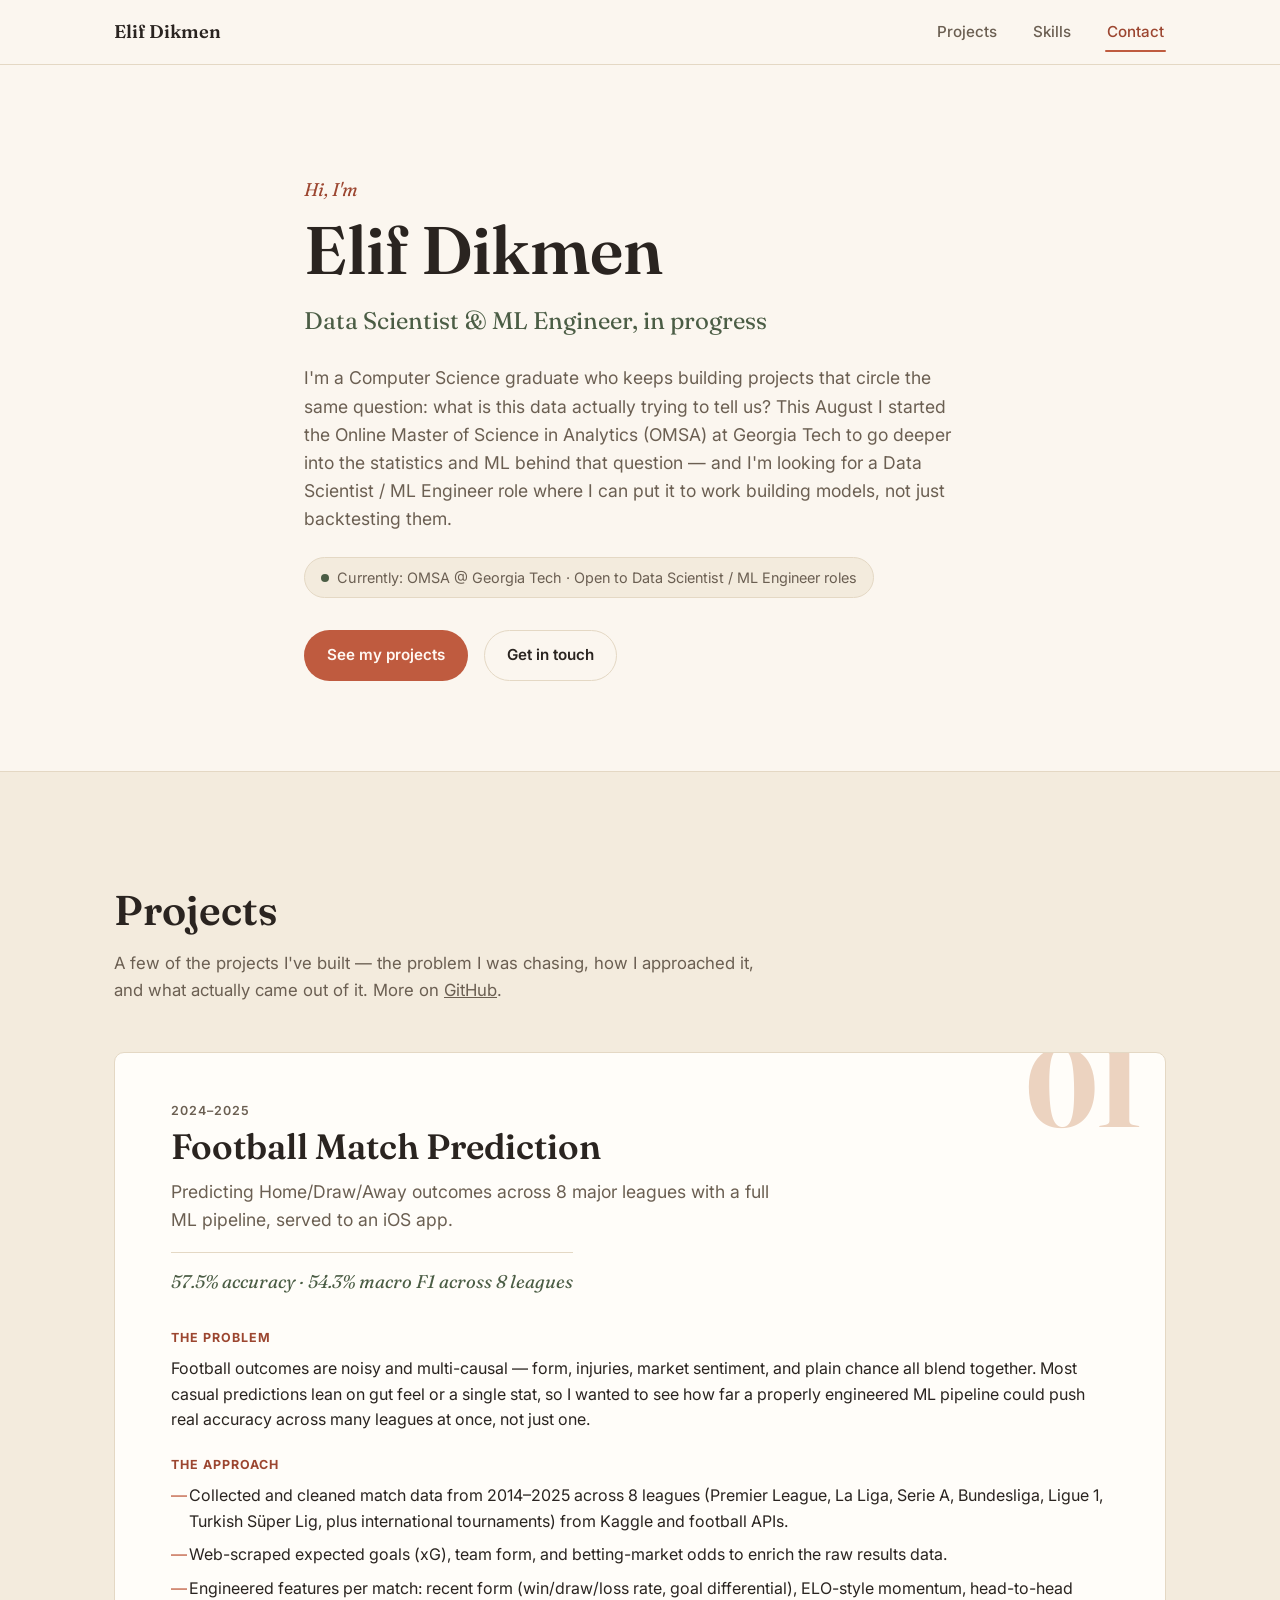
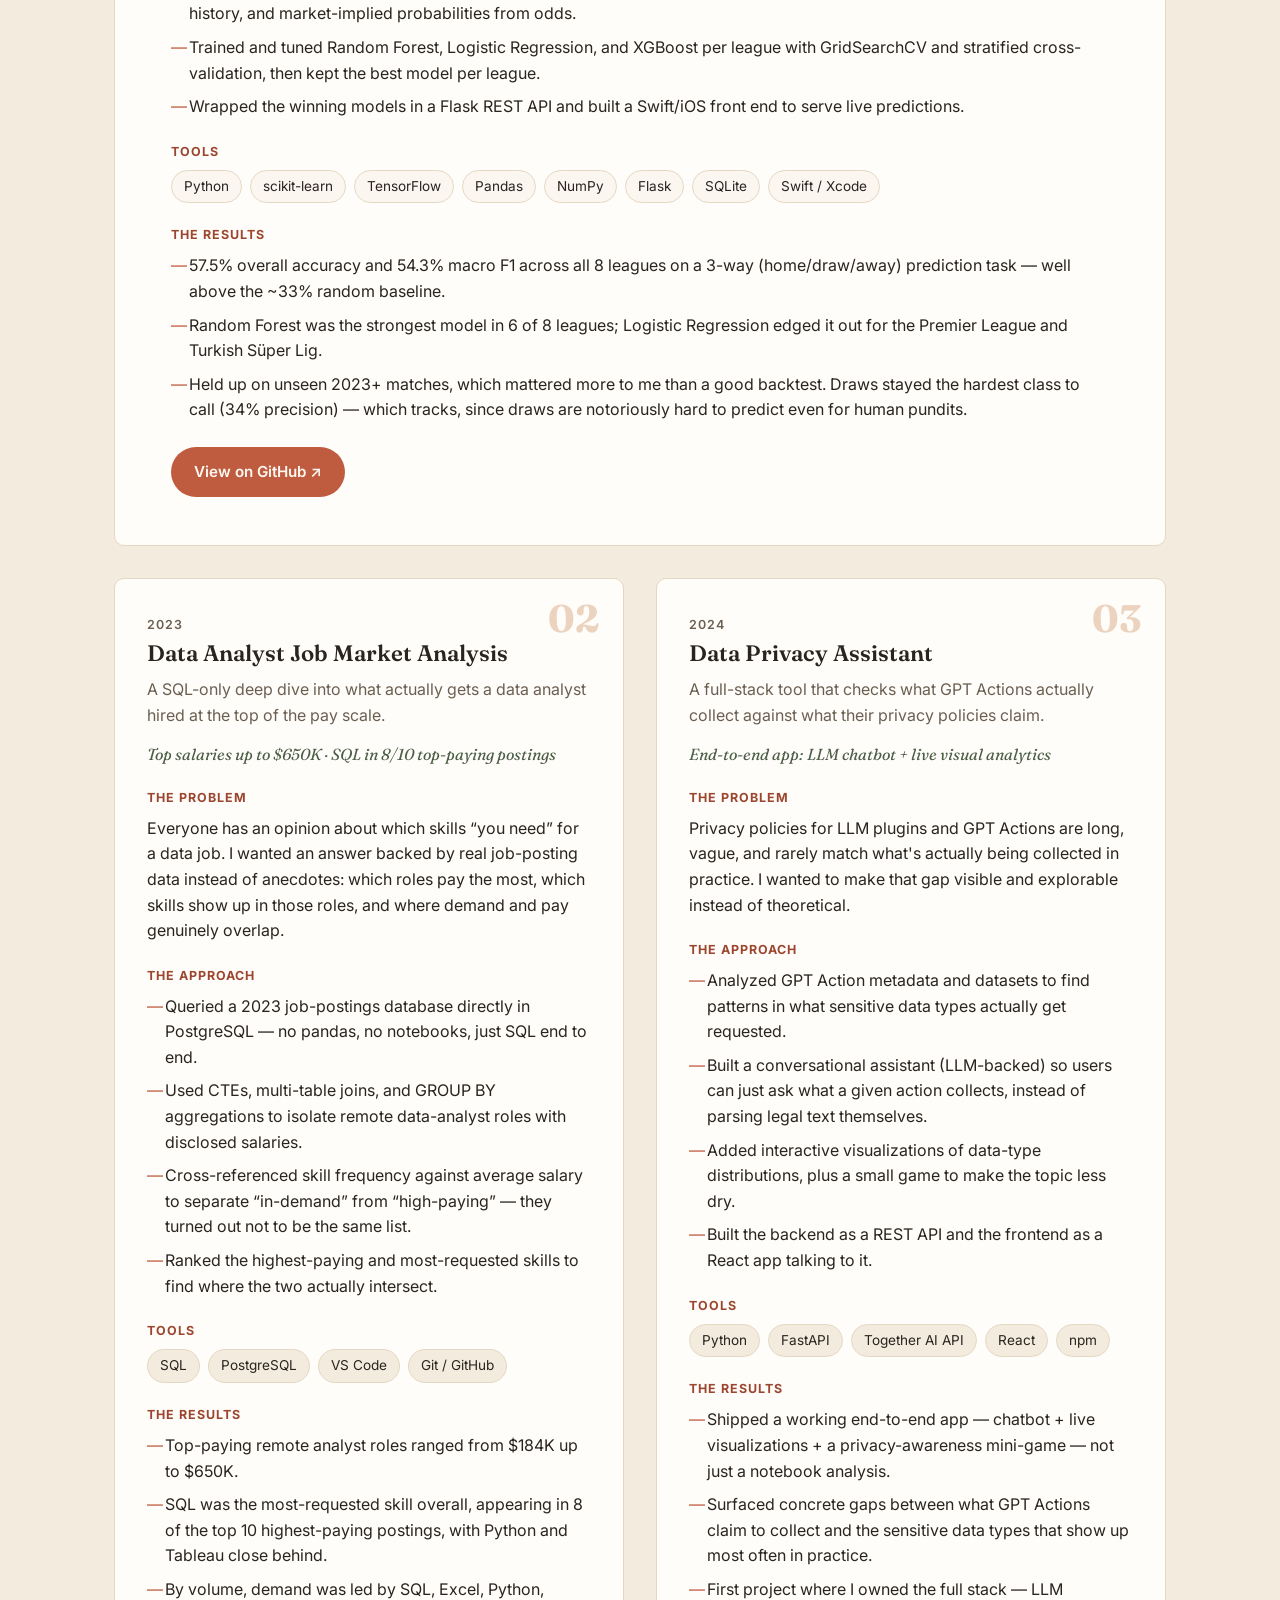
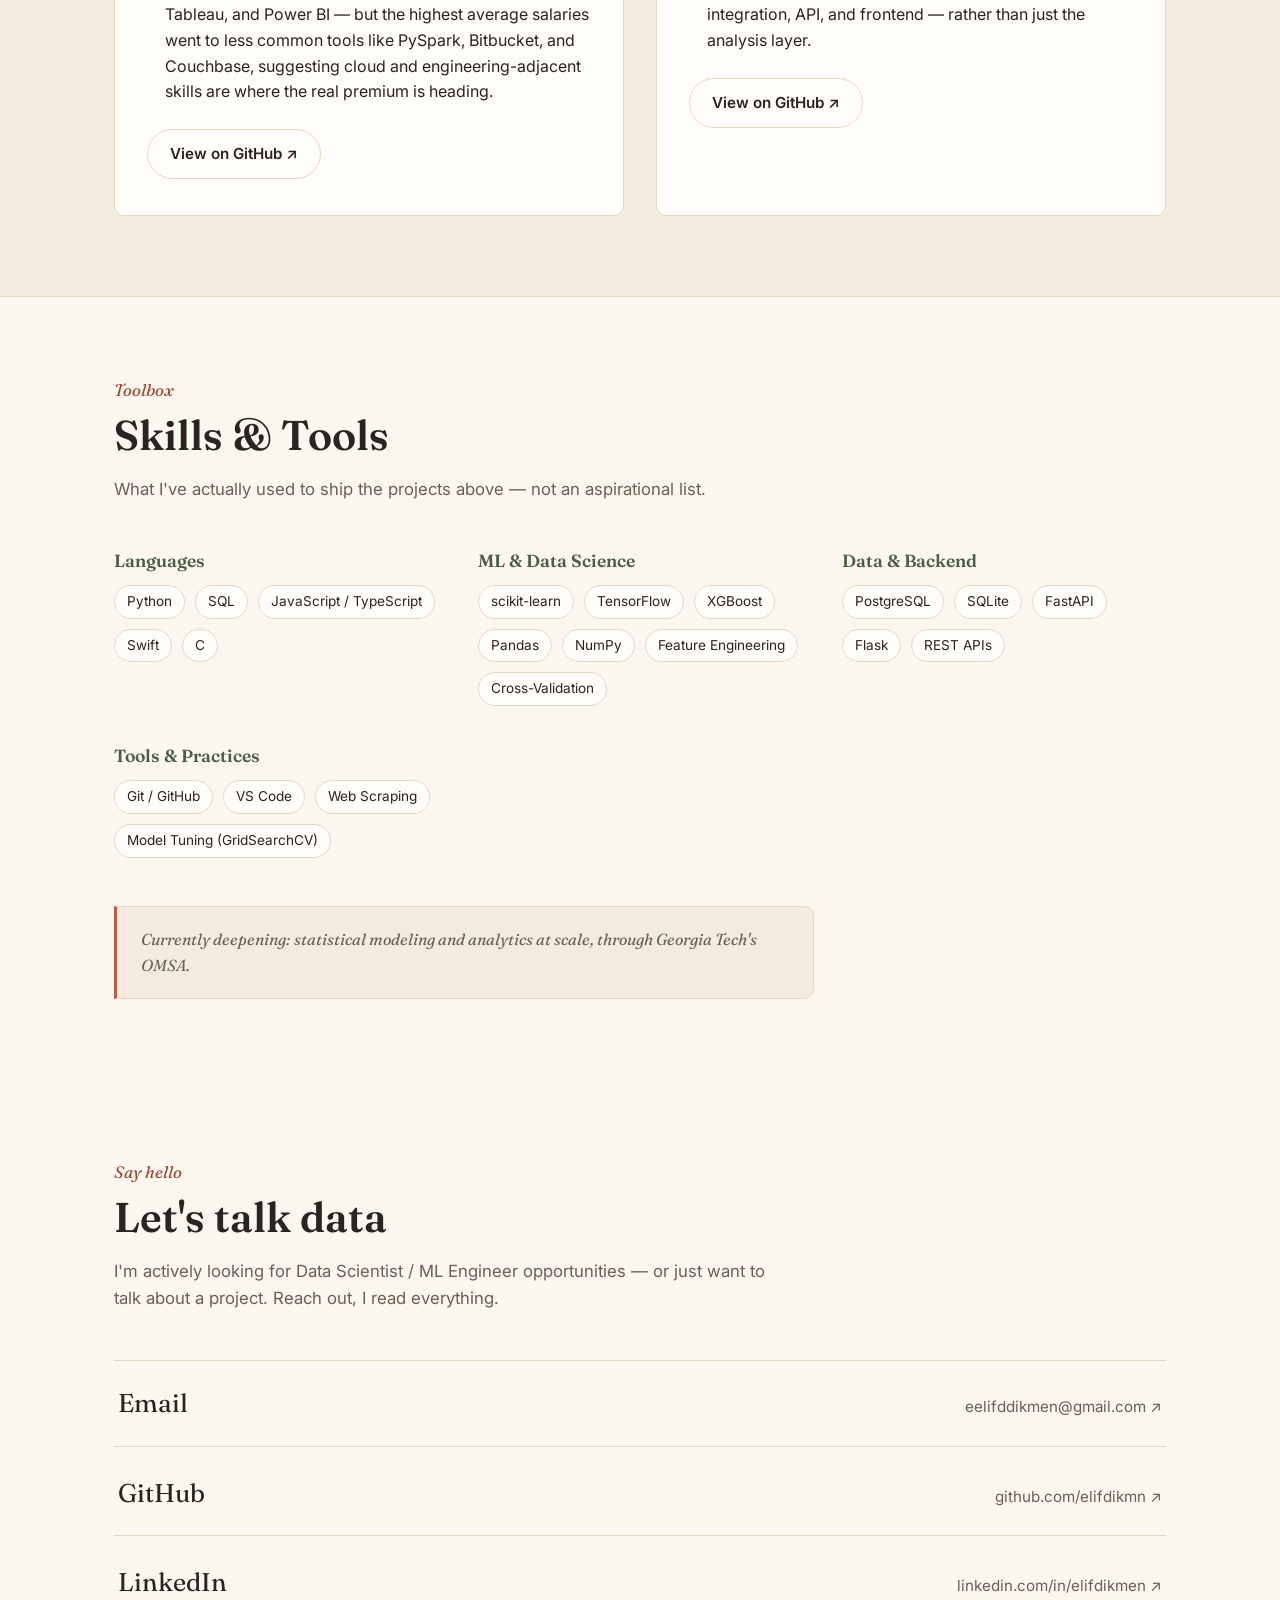
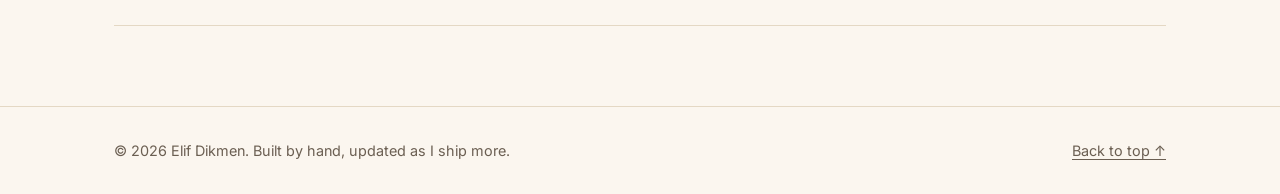
==== index.html @ d169e414 "Add personal DS/ML portfolio site Warm/editorial single-page site with hero+bio, projects (problem/ " ====
<!DOCTYPE html>
<html lang="en">
<head>
  <meta charset="UTF-8" />
  <meta name="viewport" content="width=device-width, initial-scale=1.0" />
  <title>Elif Dikmen — Data Scientist &amp; ML Engineer</title>
  <meta name="description" content="Portfolio of Elif Dikmen — a data scientist and ML engineer building predictive models and full-stack data applications, currently pursuing Georgia Tech's OMSA." />

  <meta property="og:title" content="Elif Dikmen — Data Scientist & ML Engineer" />
  <meta property="og:description" content="Predictive models, data analysis, and full-stack data apps — plus what I'm learning next at Georgia Tech's OMSA." />
  <meta property="og:type" content="website" />

  <link rel="icon" type="image/svg+xml" href="favicon.svg" />

  <link rel="preconnect" href="https://fonts.googleapis.com" />
  <link rel="preconnect" href="https://fonts.gstatic.com" crossorigin />
  <link href="https://fonts.googleapis.com/css2?family=Fraunces:ital,wght@0,400;0,500;0,600;0,700;0,900;1,400;1,600&family=Inter:wght@400;500;600;700&display=swap" rel="stylesheet" />

  <link rel="stylesheet" href="css/style.css" />
</head>
<body>
  <a class="skip-link" href="#main">Skip to content</a>

  <header class="site-header">
    <div class="container site-header__inner">
      <a href="#hero" class="site-logo">Elif Dikmen</a>
      <button class="nav-toggle" aria-label="Toggle navigation" aria-expanded="false">
        <span></span><span></span><span></span>
      </button>
      <nav class="site-nav">
        <a href="#projects">Projects</a>
        <a href="#skills">Skills</a>
        <a href="#contact">Contact</a>
      </nav>
    </div>
  </header>

  <main id="main">
    <!-- ============ Hero ============ -->
    <section id="hero" class="hero">
      <div class="container hero__inner">
        <p class="hero__kicker reveal">Hi, I'm</p>
        <h1 class="hero__name reveal">Elif Dikmen</h1>
        <p class="hero__role reveal">Data Scientist &amp; ML Engineer, in progress</p>
        <p class="hero__bio reveal">
          I'm a Computer Science graduate who keeps building projects that circle the same question:
          what is this data actually trying to tell us? This August I started the Online Master of
          Science in Analytics (OMSA) at Georgia Tech to go deeper into the statistics and ML behind
          that question — and I'm looking for a Data Scientist / ML Engineer role where I can put it
          to work building models, not just backtesting them.
        </p>
        <div class="hero__status reveal">
          <span class="status-dot" aria-hidden="true"></span>
          Currently: OMSA @ Georgia Tech · Open to Data Scientist / ML Engineer roles
        </div>
        <div class="hero__actions reveal">
          <a href="#projects" class="btn btn--primary">See my projects</a>
          <a href="#contact" class="btn btn--ghost">Get in touch</a>
        </div>
      </div>
    </section>

    <!-- ============ Projects ============ -->
    <section id="projects" class="projects">
      <div class="container">
        <p class="section-kicker reveal">Selected work</p>
        <h2 class="section-title reveal">Projects</h2>
        <p class="section-intro reveal">
          A few of the projects I've built — the problem I was chasing, how I approached it, and what
          actually came out of it. More on
          <a href="https://github.com/elifdikmn" target="_blank" rel="noopener noreferrer">GitHub</a>.
        </p>

        <div id="featured-project"><!-- populated by js/main.js from js/projects-data.js --></div>
        <div id="project-grid" class="project-grid"></div>
      </div>
    </section>

    <!-- ============ Skills ============ -->
    <section id="skills" class="skills">
      <div class="container">
        <p class="section-kicker reveal">Toolbox</p>
        <h2 class="section-title reveal">Skills &amp; Tools</h2>
        <p class="section-intro reveal">What I've actually used to ship the projects above — not an aspirational list.</p>

        <div class="skills-grid">
          <div class="skill-group reveal">
            <h3>Languages</h3>
            <ul class="tag-list">
              <li class="tag">Python</li>
              <li class="tag">SQL</li>
              <li class="tag">JavaScript / TypeScript</li>
              <li class="tag">Swift</li>
              <li class="tag">C</li>
            </ul>
          </div>

          <div class="skill-group reveal">
            <h3>ML &amp; Data Science</h3>
            <ul class="tag-list">
              <li class="tag">scikit-learn</li>
              <li class="tag">TensorFlow</li>
              <li class="tag">XGBoost</li>
              <li class="tag">Pandas</li>
              <li class="tag">NumPy</li>
              <li class="tag">Feature Engineering</li>
              <li class="tag">Cross-Validation</li>
            </ul>
          </div>

          <div class="skill-group reveal">
            <h3>Data &amp; Backend</h3>
            <ul class="tag-list">
              <li class="tag">PostgreSQL</li>
              <li class="tag">SQLite</li>
              <li class="tag">FastAPI</li>
              <li class="tag">Flask</li>
              <li class="tag">REST APIs</li>
            </ul>
          </div>

          <div class="skill-group reveal">
            <h3>Tools &amp; Practices</h3>
            <ul class="tag-list">
              <li class="tag">Git / GitHub</li>
              <li class="tag">VS Code</li>
              <li class="tag">Web Scraping</li>
              <li class="tag">Model Tuning (GridSearchCV)</li>
            </ul>
          </div>
        </div>

        <p class="skills-note reveal">
          Currently deepening: statistical modeling and analytics at scale, through Georgia Tech's OMSA.
        </p>
      </div>
    </section>

    <!-- ============ Contact ============ -->
    <section id="contact" class="contact">
      <div class="container">
        <p class="section-kicker reveal">Say hello</p>
        <h2 class="section-title reveal">Let's talk data</h2>
        <p class="section-intro reveal">
          I'm actively looking for Data Scientist / ML Engineer opportunities — or just want to talk
          about a project. Reach out, I read everything.
        </p>

        <div class="contact-links reveal">
          <a class="contact-link" href="mailto:eelifddikmen@gmail.com">
            <span class="contact-link__label">Email</span>
            <span class="contact-link__value">eelifddikmen@gmail.com ↗</span>
          </a>
          <a class="contact-link" href="https://github.com/elifdikmn" target="_blank" rel="noopener noreferrer">
            <span class="contact-link__label">GitHub</span>
            <span class="contact-link__value">github.com/elifdikmn ↗</span>
          </a>
          <a class="contact-link" href="https://www.linkedin.com/in/elifdikmen" target="_blank" rel="noopener noreferrer">
            <span class="contact-link__label">LinkedIn</span>
            <span class="contact-link__value">linkedin.com/in/elifdikmen ↗</span>
          </a>
        </div>
      </div>
    </section>
  </main>

  <footer class="site-footer">
    <div class="container footer__inner">
      <p>© <span id="year"></span> Elif Dikmen. Built by hand, updated as I ship more.</p>
      <p><a href="#hero">Back to top ↑</a></p>
    </div>
  </footer>

  <script src="js/projects-data.js"></script>
  <script src="js/main.js"></script>
</body>
</html>
---- css/style.css ----
/* ==========================================================================
   Variables & reset
   ========================================================================== */
:root {
  --color-bg: #fbf6ef;
  --color-bg-alt: #f3ebdd;
  --color-card: #fffdf9;
  --color-text: #2a2420;
  --color-text-muted: #6b5f52;
  --color-border: #e4d8c4;
  --color-accent: #bf5b3f;
  --color-accent-dark: #9c4630;
  --color-accent-soft: #ecd3c0;
  --color-secondary: #4b5d45;

  --font-serif: "Fraunces", Georgia, "Times New Roman", serif;
  --font-sans: "Inter", -apple-system, BlinkMacSystemFont, "Segoe UI", sans-serif;

  --max-width: 1100px;
  --radius: 10px;
}

* {
  box-sizing: border-box;
}

html {
  scroll-behavior: smooth;
}

@media (prefers-reduced-motion: reduce) {
  html {
    scroll-behavior: auto;
  }
  * {
    animation-duration: 0.01ms !important;
    animation-iteration-count: 1 !important;
    transition-duration: 0.01ms !important;
    scroll-behavior: auto !important;
  }
}

body {
  margin: 0;
  background: var(--color-bg);
  color: var(--color-text);
  font-family: var(--font-sans);
  font-size: 16px;
  line-height: 1.6;
  -webkit-font-smoothing: antialiased;
}

img {
  max-width: 100%;
  display: block;
}

a {
  color: inherit;
}

h1, h2, h3, h4 {
  font-family: var(--font-serif);
  font-weight: 600;
  line-height: 1.15;
  margin: 0;
}

p {
  margin: 0;
}

ul {
  margin: 0;
  padding: 0;
  list-style: none;
}

.container {
  max-width: var(--max-width);
  margin: 0 auto;
  padding: 0 24px;
}

/* Skip link */
.skip-link {
  position: absolute;
  left: -999px;
  top: 0;
  background: var(--color-accent);
  color: #fff;
  padding: 10px 16px;
  border-radius: 0 0 8px 0;
  z-index: 1000;
  text-decoration: none;
  font-weight: 600;
}

.skip-link:focus {
  left: 0;
}

/* Focus states */
a:focus-visible,
button:focus-visible {
  outline: 2px solid var(--color-accent-dark);
  outline-offset: 3px;
}

/* Scroll reveal */
.reveal {
  opacity: 0;
  transform: translateY(16px);
  transition: opacity 0.6s ease, transform 0.6s ease;
}

.reveal.is-visible {
  opacity: 1;
  transform: translateY(0);
}

/* ==========================================================================
   Buttons
   ========================================================================== */
.btn {
  display: inline-flex;
  align-items: center;
  gap: 6px;
  padding: 12px 22px;
  border-radius: 999px;
  font-weight: 600;
  font-size: 0.95rem;
  text-decoration: none;
  border: 1px solid transparent;
  transition: transform 0.15s ease, background 0.15s ease, color 0.15s ease, border-color 0.15s ease;
  cursor: pointer;
}

.btn:hover {
  transform: translateY(-2px);
}

.btn--primary {
  background: var(--color-accent);
  color: #fff8f2;
}

.btn--primary:hover {
  background: var(--color-accent-dark);
}

.btn--ghost {
  background: transparent;
  color: var(--color-text);
  border-color: var(--color-border);
}

.btn--ghost:hover {
  border-color: var(--color-accent);
  color: var(--color-accent-dark);
}

/* ==========================================================================
   Header / Nav
   ========================================================================== */
.site-header {
  position: sticky;
  top: 0;
  z-index: 100;
  background: rgba(251, 246, 239, 0.92);
  backdrop-filter: blur(6px);
  border-bottom: 1px solid var(--color-border);
}

.site-header__inner {
  display: flex;
  align-items: center;
  justify-content: space-between;
  padding-top: 16px;
  padding-bottom: 16px;
}

.site-logo {
  font-family: var(--font-serif);
  font-weight: 600;
  font-size: 1.15rem;
  text-decoration: none;
  color: var(--color-text);
}

.site-nav {
  display: flex;
  align-items: center;
  gap: 32px;
}

.site-nav a {
  text-decoration: none;
  color: var(--color-text-muted);
  font-weight: 500;
  font-size: 0.95rem;
  position: relative;
  padding: 4px 2px;
}

.site-nav a:hover,
.site-nav a.is-active {
  color: var(--color-accent-dark);
}

.site-nav a.is-active::after {
  content: "";
  position: absolute;
  left: 0;
  right: 0;
  bottom: -4px;
  height: 2px;
  background: var(--color-accent);
  border-radius: 2px;
}

.nav-toggle {
  display: none;
  flex-direction: column;
  gap: 5px;
  background: none;
  border: none;
  padding: 8px;
  cursor: pointer;
}

.nav-toggle span {
  width: 22px;
  height: 2px;
  background: var(--color-text);
  transition: transform 0.2s ease, opacity 0.2s ease;
}

/* ==========================================================================
   Hero
   ========================================================================== */
.hero {
  padding: 110px 0 90px;
}

.hero__inner {
  max-width: 720px;
}

.hero__kicker {
  font-family: var(--font-serif);
  font-style: italic;
  color: var(--color-accent-dark);
  font-size: 1.15rem;
  margin-bottom: 6px;
}

.hero__name {
  font-size: clamp(2.6rem, 6vw, 4.2rem);
  margin-bottom: 14px;
}

.hero__role {
  font-family: var(--font-serif);
  font-size: clamp(1.2rem, 2.4vw, 1.5rem);
  color: var(--color-secondary);
  margin-bottom: 24px;
}

.hero__bio {
  font-size: 1.1rem;
  color: var(--color-text-muted);
  max-width: 62ch;
  margin-bottom: 24px;
}

.hero__status {
  display: inline-flex;
  align-items: center;
  gap: 8px;
  font-size: 0.9rem;
  color: var(--color-text-muted);
  background: var(--color-bg-alt);
  border: 1px solid var(--color-border);
  padding: 8px 16px;
  border-radius: 999px;
  margin-bottom: 32px;
}

.status-dot {
  width: 8px;
  height: 8px;
  border-radius: 50%;
  background: var(--color-secondary);
  flex-shrink: 0;
}

.hero__actions {
  display: flex;
  gap: 16px;
  flex-wrap: wrap;
}

/* ==========================================================================
   Section shared styles
   ========================================================================== */
section {
  padding: 80px 0;
}

.section-kicker {
  font-family: var(--font-serif);
  font-style: italic;
  color: var(--color-accent-dark);
  font-size: 1.05rem;
  margin-bottom: 8px;
}

.section-title {
  font-size: clamp(2rem, 4vw, 2.6rem);
  margin-bottom: 16px;
}

.section-intro {
  color: var(--color-text-muted);
  font-size: 1.05rem;
  max-width: 60ch;
  margin-bottom: 48px;
}

.projects {
  background: var(--color-bg-alt);
  border-top: 1px solid var(--color-border);
  border-bottom: 1px solid var(--color-border);
}

/* ==========================================================================
   Projects — featured
   ========================================================================== */
.feature-card {
  position: relative;
  background: var(--color-card);
  border: 1px solid var(--color-border);
  border-radius: var(--radius);
  padding: 48px clamp(24px, 5vw, 56px);
  margin-bottom: 32px;
  overflow: hidden;
}

.feature-card__number {
  position: absolute;
  top: -0.2em;
  right: 24px;
  font-family: var(--font-serif);
  font-size: 7rem;
  font-weight: 700;
  color: var(--color-accent-soft);
  z-index: 0;
  line-height: 1;
  user-select: none;
}

.feature-card__header {
  position: relative;
  z-index: 1;
  max-width: 60ch;
  margin-bottom: 32px;
}

.feature-card__title {
  font-size: clamp(1.7rem, 3vw, 2.2rem);
  margin: 6px 0 10px;
}

.feature-card__tagline {
  color: var(--color-text-muted);
  font-size: 1.1rem;
  margin-bottom: 18px;
}

.feature-card__highlight {
  display: inline-block;
  font-family: var(--font-serif);
  font-style: italic;
  font-size: 1.15rem;
  color: var(--color-secondary);
  border-top: 1px solid var(--color-border);
  padding-top: 14px;
}

/* ==========================================================================
   Projects — grid cards
   ========================================================================== */
.project-grid {
  display: grid;
  grid-template-columns: repeat(auto-fit, minmax(340px, 1fr));
  gap: 32px;
}

.project-card {
  position: relative;
  background: var(--color-card);
  border: 1px solid var(--color-border);
  border-radius: var(--radius);
  padding: 36px 32px;
}

.project-card__number {
  position: absolute;
  top: 20px;
  right: 24px;
  font-family: var(--font-serif);
  font-size: 2.4rem;
  font-weight: 700;
  color: var(--color-accent-soft);
  line-height: 1;
  user-select: none;
}

.project-card__title {
  font-size: 1.4rem;
  margin: 6px 0 10px;
  max-width: 85%;
}

.project-card__tagline {
  color: var(--color-text-muted);
  margin-bottom: 14px;
}

.project-card__highlight {
  font-family: var(--font-serif);
  font-style: italic;
  color: var(--color-secondary);
  margin-bottom: 20px;
}

/* ==========================================================================
   Shared project body (problem / approach / tools / results)
   ========================================================================== */
.project-period {
  text-transform: uppercase;
  letter-spacing: 0.08em;
  font-size: 0.78rem;
  color: var(--color-text-muted);
  font-weight: 600;
}

.project-block {
  margin-bottom: 22px;
}

.project-block:last-of-type {
  margin-bottom: 24px;
}

.project-label {
  text-transform: uppercase;
  letter-spacing: 0.08em;
  font-size: 0.78rem;
  font-weight: 700;
  color: var(--color-accent-dark);
  margin-bottom: 8px;
}

.project-text {
  color: var(--color-text);
}

.project-list__item {
  position: relative;
  padding-left: 18px;
  margin-bottom: 8px;
  color: var(--color-text);
}

.project-list__item:last-child {
  margin-bottom: 0;
}

.project-list__item::before {
  content: "—";
  position: absolute;
  left: 0;
  color: var(--color-accent);
}

.tag-list {
  display: flex;
  flex-wrap: wrap;
  gap: 8px;
}

.tag {
  background: var(--color-bg-alt);
  border: 1px solid var(--color-border);
  color: var(--color-text);
  font-size: 0.85rem;
  padding: 5px 12px;
  border-radius: 999px;
}

.feature-card .tag {
  background: var(--color-bg);
}

/* ==========================================================================
   Skills
   ========================================================================== */
.skills-grid {
  display: grid;
  grid-template-columns: repeat(auto-fit, minmax(240px, 1fr));
  gap: 40px;
}

.skill-group h3 {
  font-size: 1.1rem;
  margin-bottom: 14px;
  color: var(--color-secondary);
}

.skill-group .tag-list {
  gap: 10px;
}

.skill-group .tag {
  background: var(--color-card);
}

.skills-note {
  margin-top: 48px;
  padding: 20px 24px;
  background: var(--color-bg-alt);
  border: 1px solid var(--color-border);
  border-left: 3px solid var(--color-accent);
  border-radius: 0 var(--radius) var(--radius) 0;
  font-family: var(--font-serif);
  font-style: italic;
  color: var(--color-text-muted);
  max-width: 70ch;
}

/* ==========================================================================
   Contact
   ========================================================================== */
.contact-links {
  display: flex;
  flex-direction: column;
  gap: 4px;
  border-top: 1px solid var(--color-border);
}

.contact-link {
  display: flex;
  align-items: baseline;
  justify-content: space-between;
  gap: 16px;
  padding: 22px 4px;
  text-decoration: none;
  border-bottom: 1px solid var(--color-border);
  transition: padding-left 0.2s ease, color 0.2s ease;
}

.contact-link:hover {
  padding-left: 10px;
  color: var(--color-accent-dark);
}

.contact-link__label {
  font-family: var(--font-serif);
  font-size: clamp(1.2rem, 2.6vw, 1.6rem);
}

.contact-link__value {
  color: var(--color-text-muted);
  font-size: 0.95rem;
  text-align: right;
}

.contact-link:hover .contact-link__value {
  color: var(--color-accent-dark);
}

/* ==========================================================================
   Footer
   ========================================================================== */
.site-footer {
  padding: 32px 0;
  border-top: 1px solid var(--color-border);
}

.footer__inner {
  display: flex;
  justify-content: space-between;
  flex-wrap: wrap;
  gap: 8px;
  font-size: 0.9rem;
  color: var(--color-text-muted);
}

.footer__inner a {
  color: var(--color-text-muted);
  text-decoration: underline;
  text-underline-offset: 3px;
}

.footer__inner a:hover {
  color: var(--color-accent-dark);
}

/* ==========================================================================
   Responsive
   ========================================================================== */
@media (max-width: 720px) {
  .site-nav {
    position: absolute;
    top: 100%;
    left: 0;
    right: 0;
    background: var(--color-bg);
    border-bottom: 1px solid var(--color-border);
    flex-direction: column;
    align-items: flex-start;
    gap: 0;
    padding: 8px 24px 16px;
    display: none;
  }

  .site-nav.is-open {
    display: flex;
  }

  .site-nav a {
    width: 100%;
    padding: 12px 0;
    border-bottom: 1px solid var(--color-border);
  }

  .site-nav a.is-active::after {
    display: none;
  }

  .nav-toggle {
    display: flex;
  }

  .hero {
    padding: 80px 0 60px;
  }

  section {
    padding: 60px 0;
  }

  .feature-card {
    padding: 32px 22px;
  }

  .feature-card__number {
    font-size: 4.5rem;
  }

  .contact-link {
    flex-direction: column;
    gap: 4px;
  }

  .contact-link__value {
    text-align: left;
  }
}
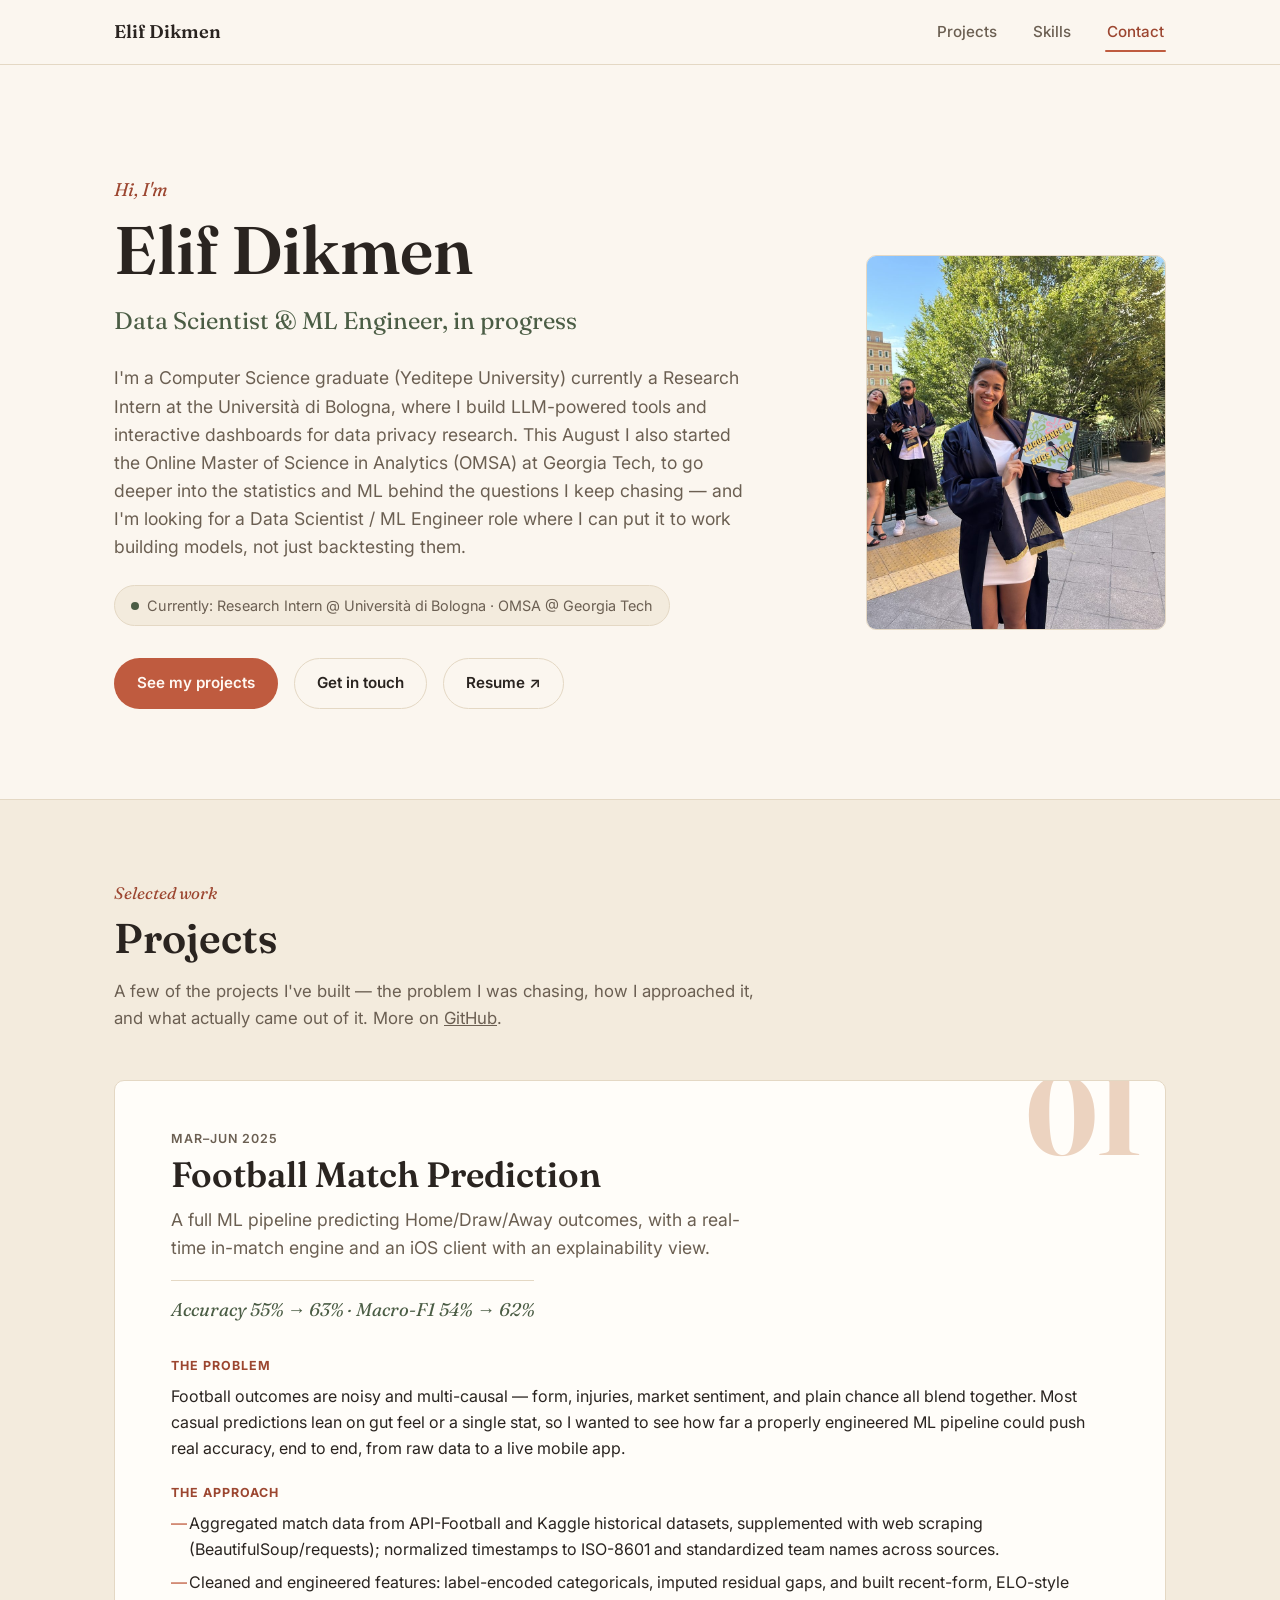
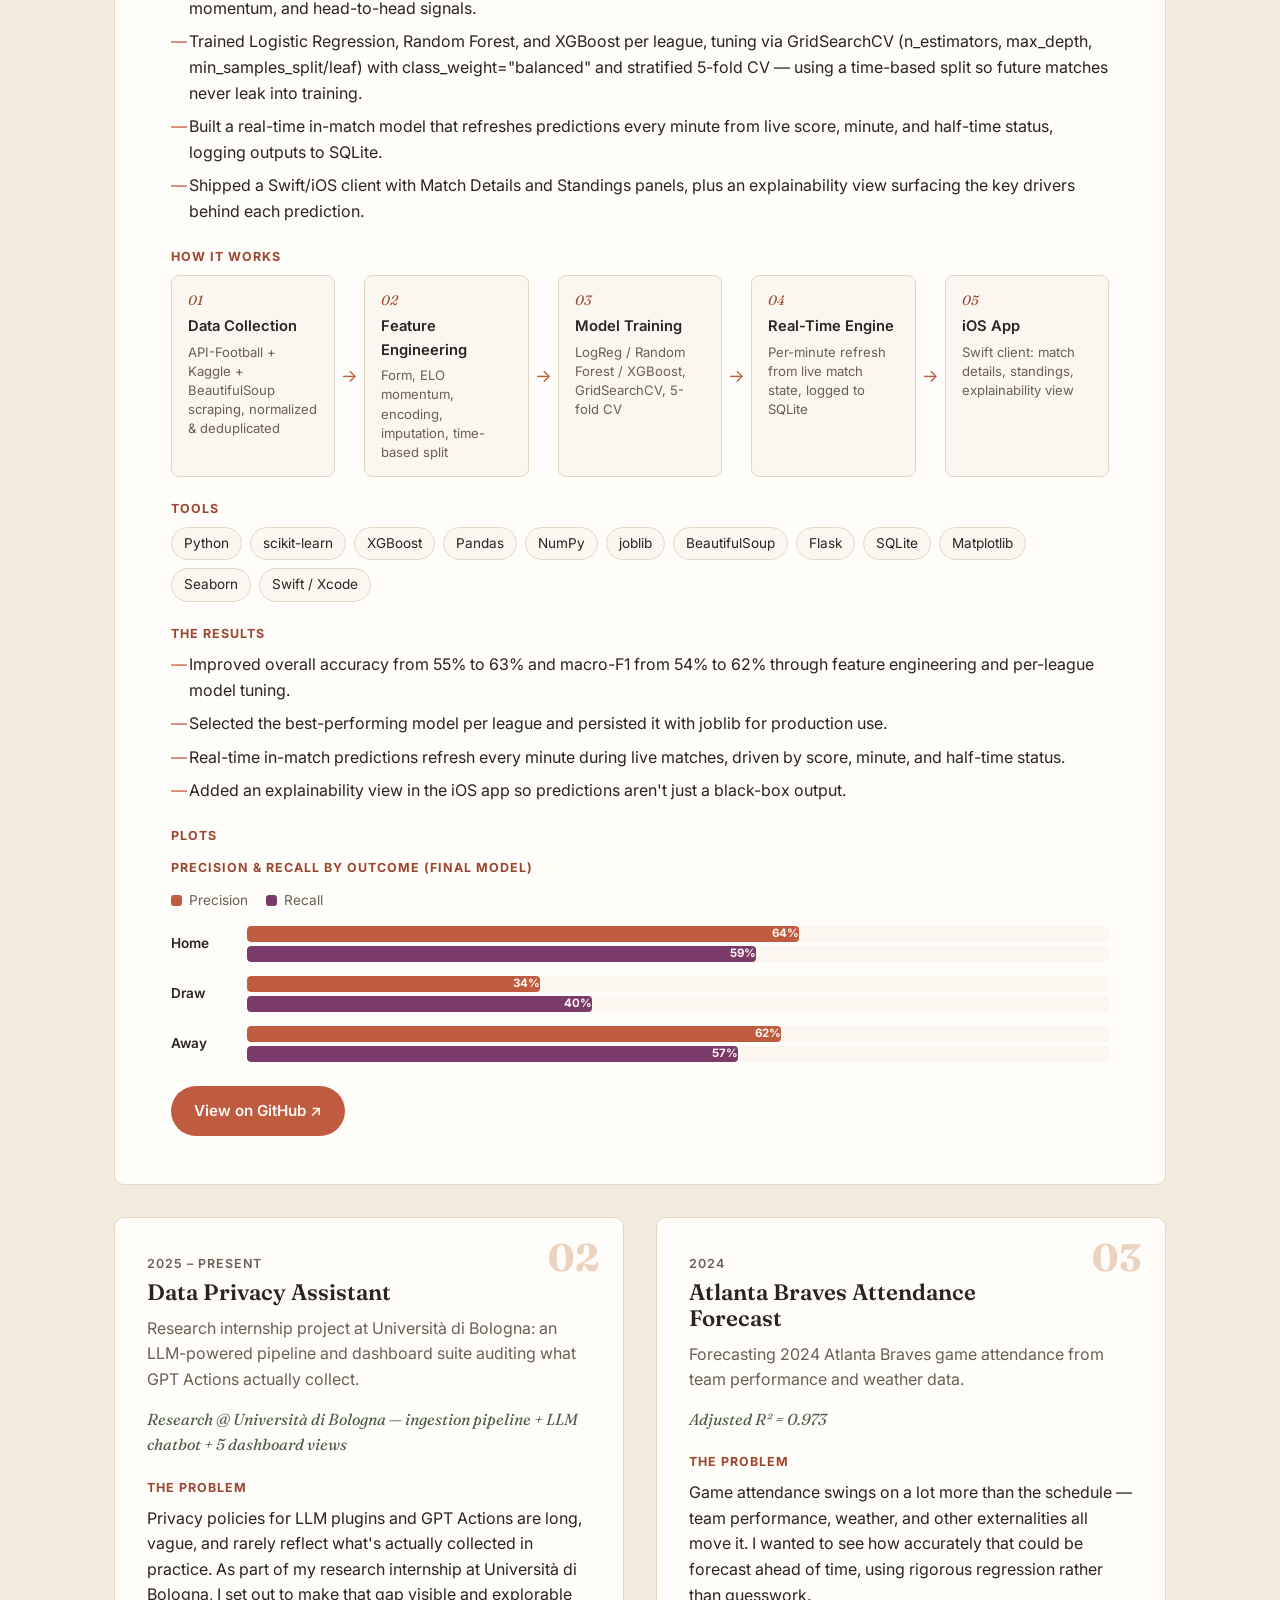
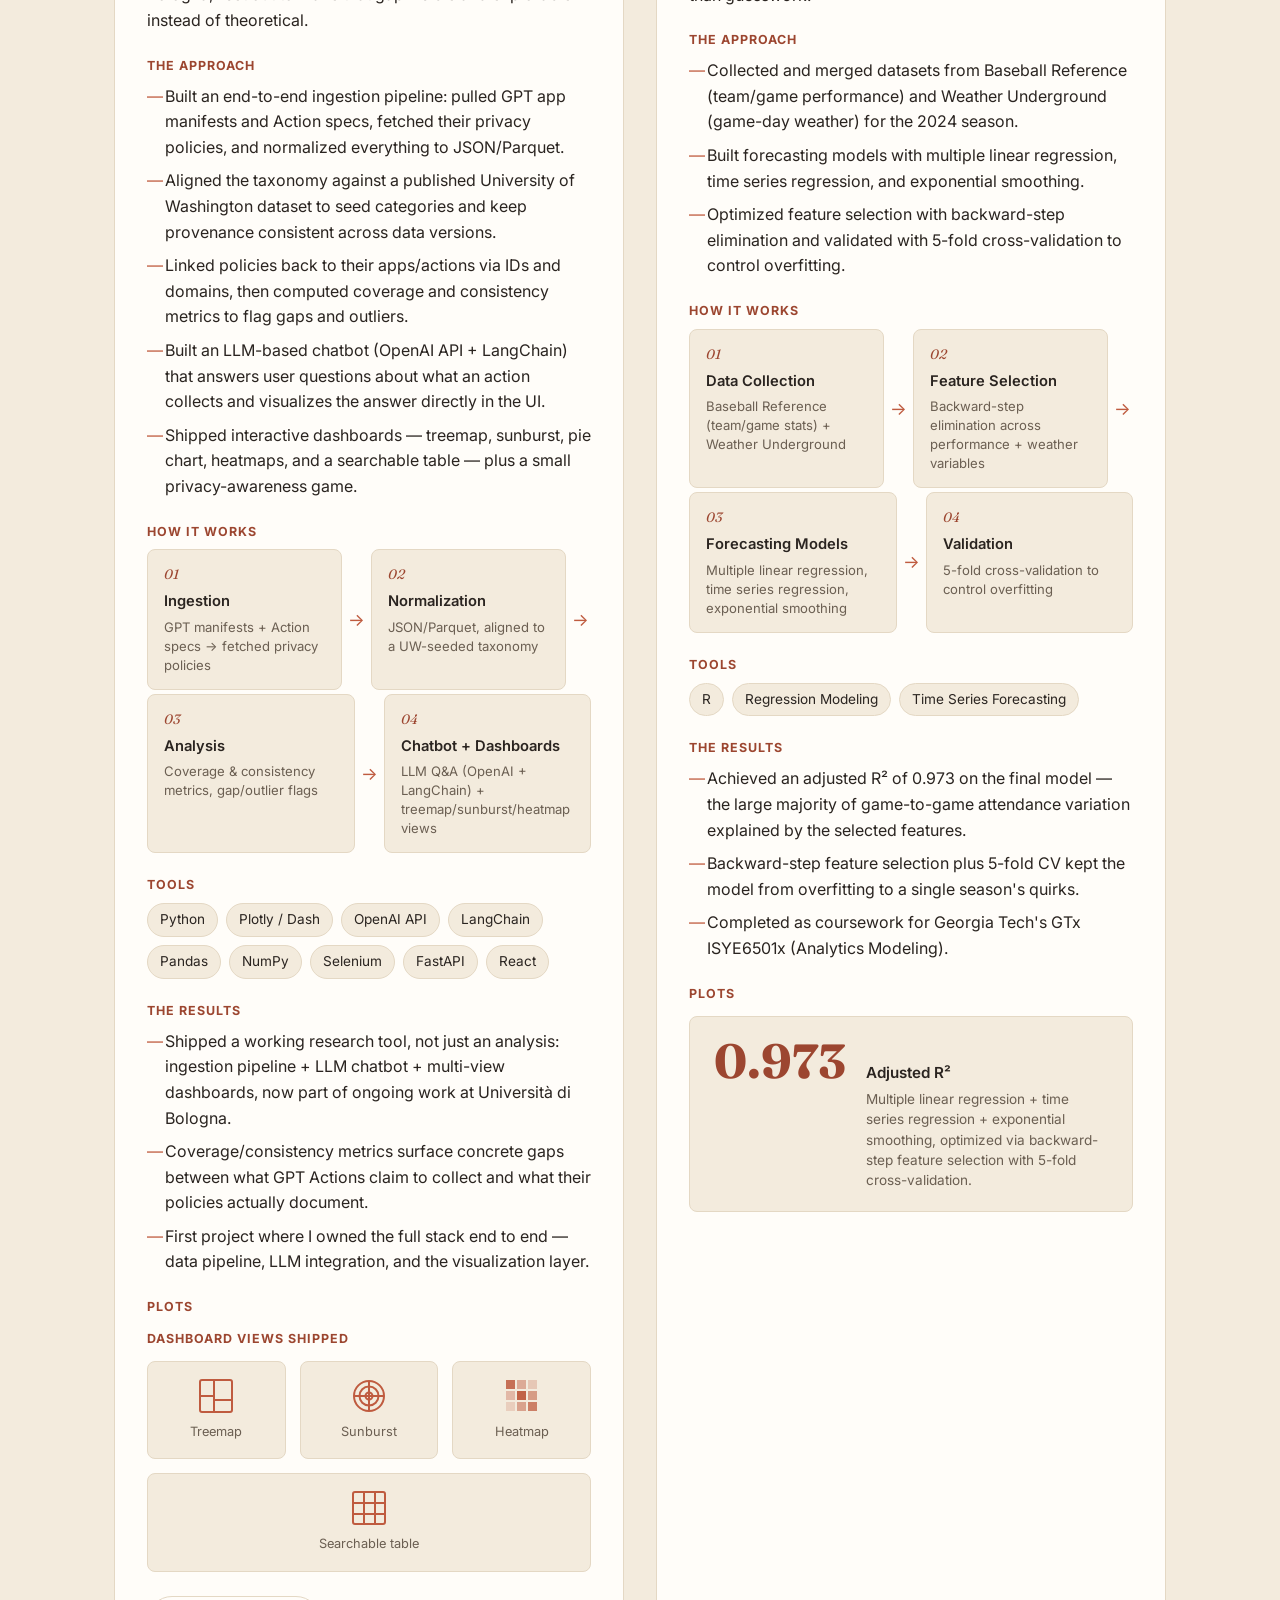
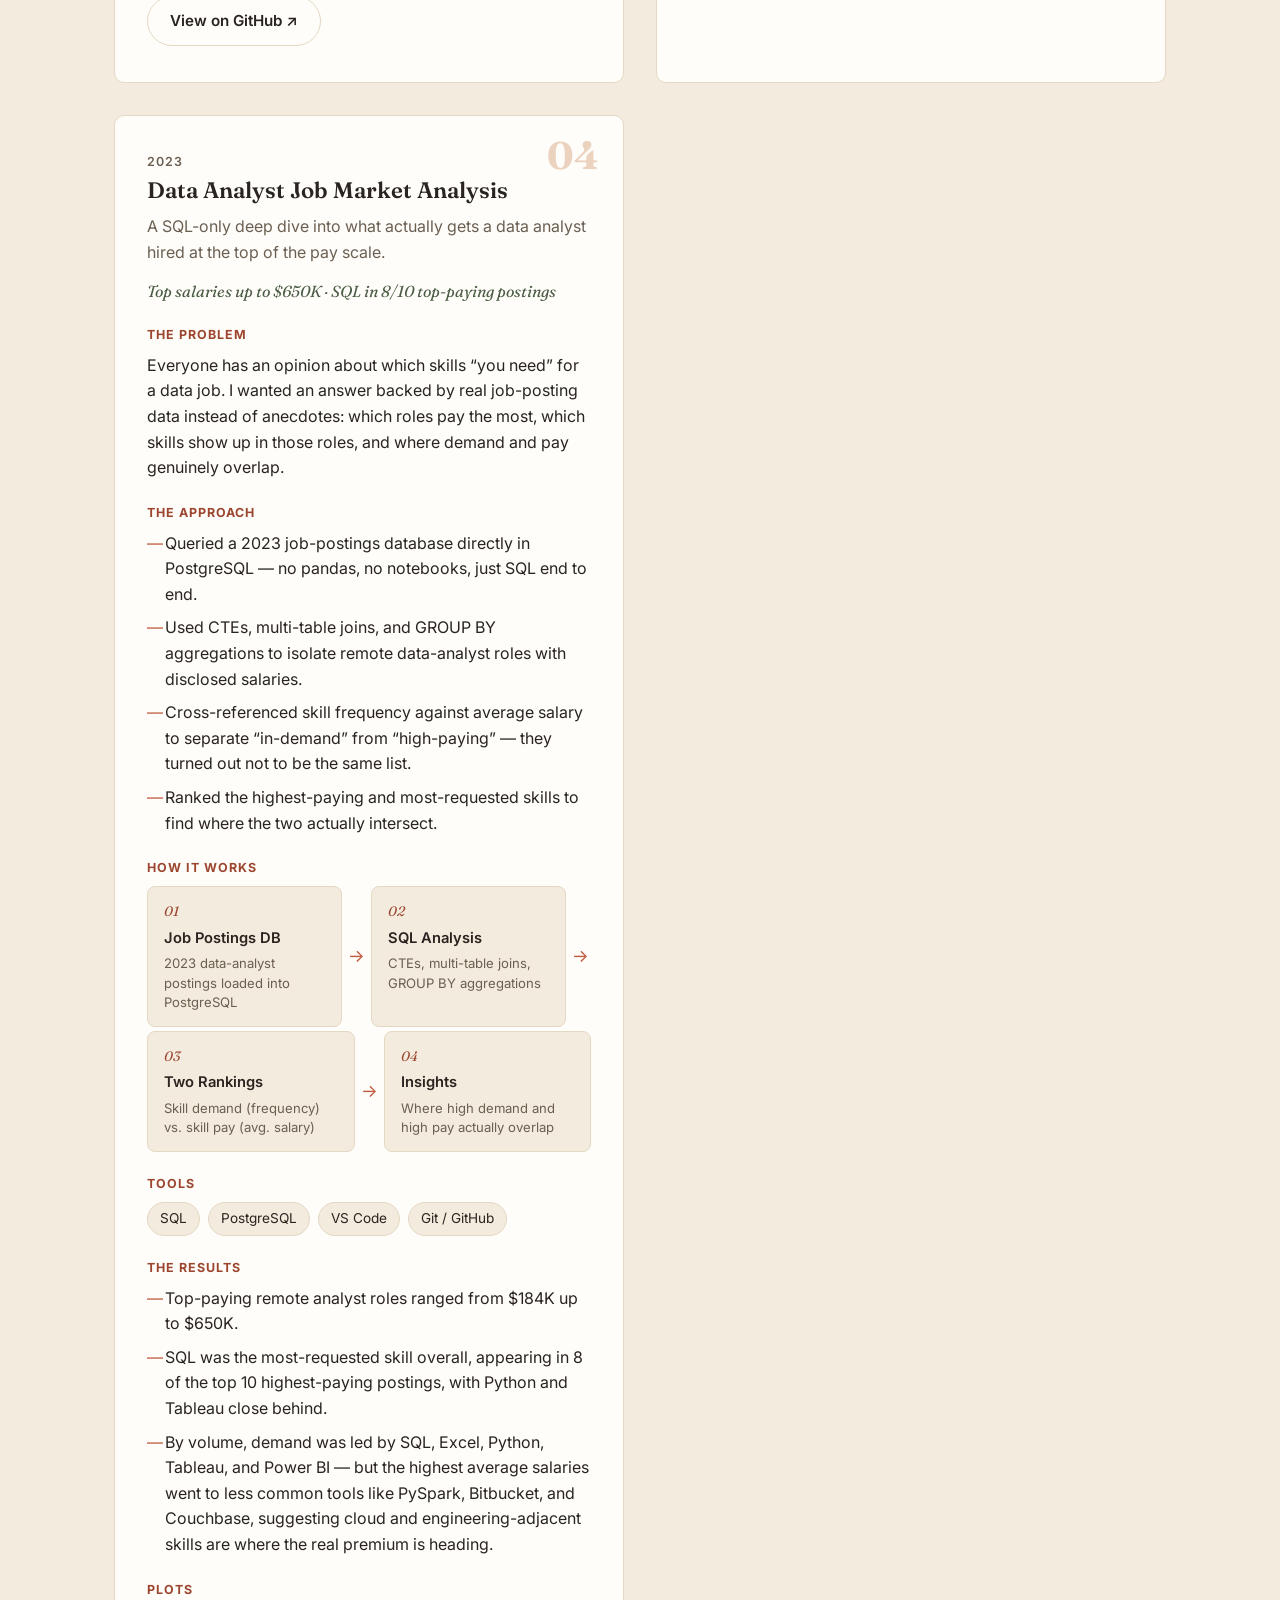
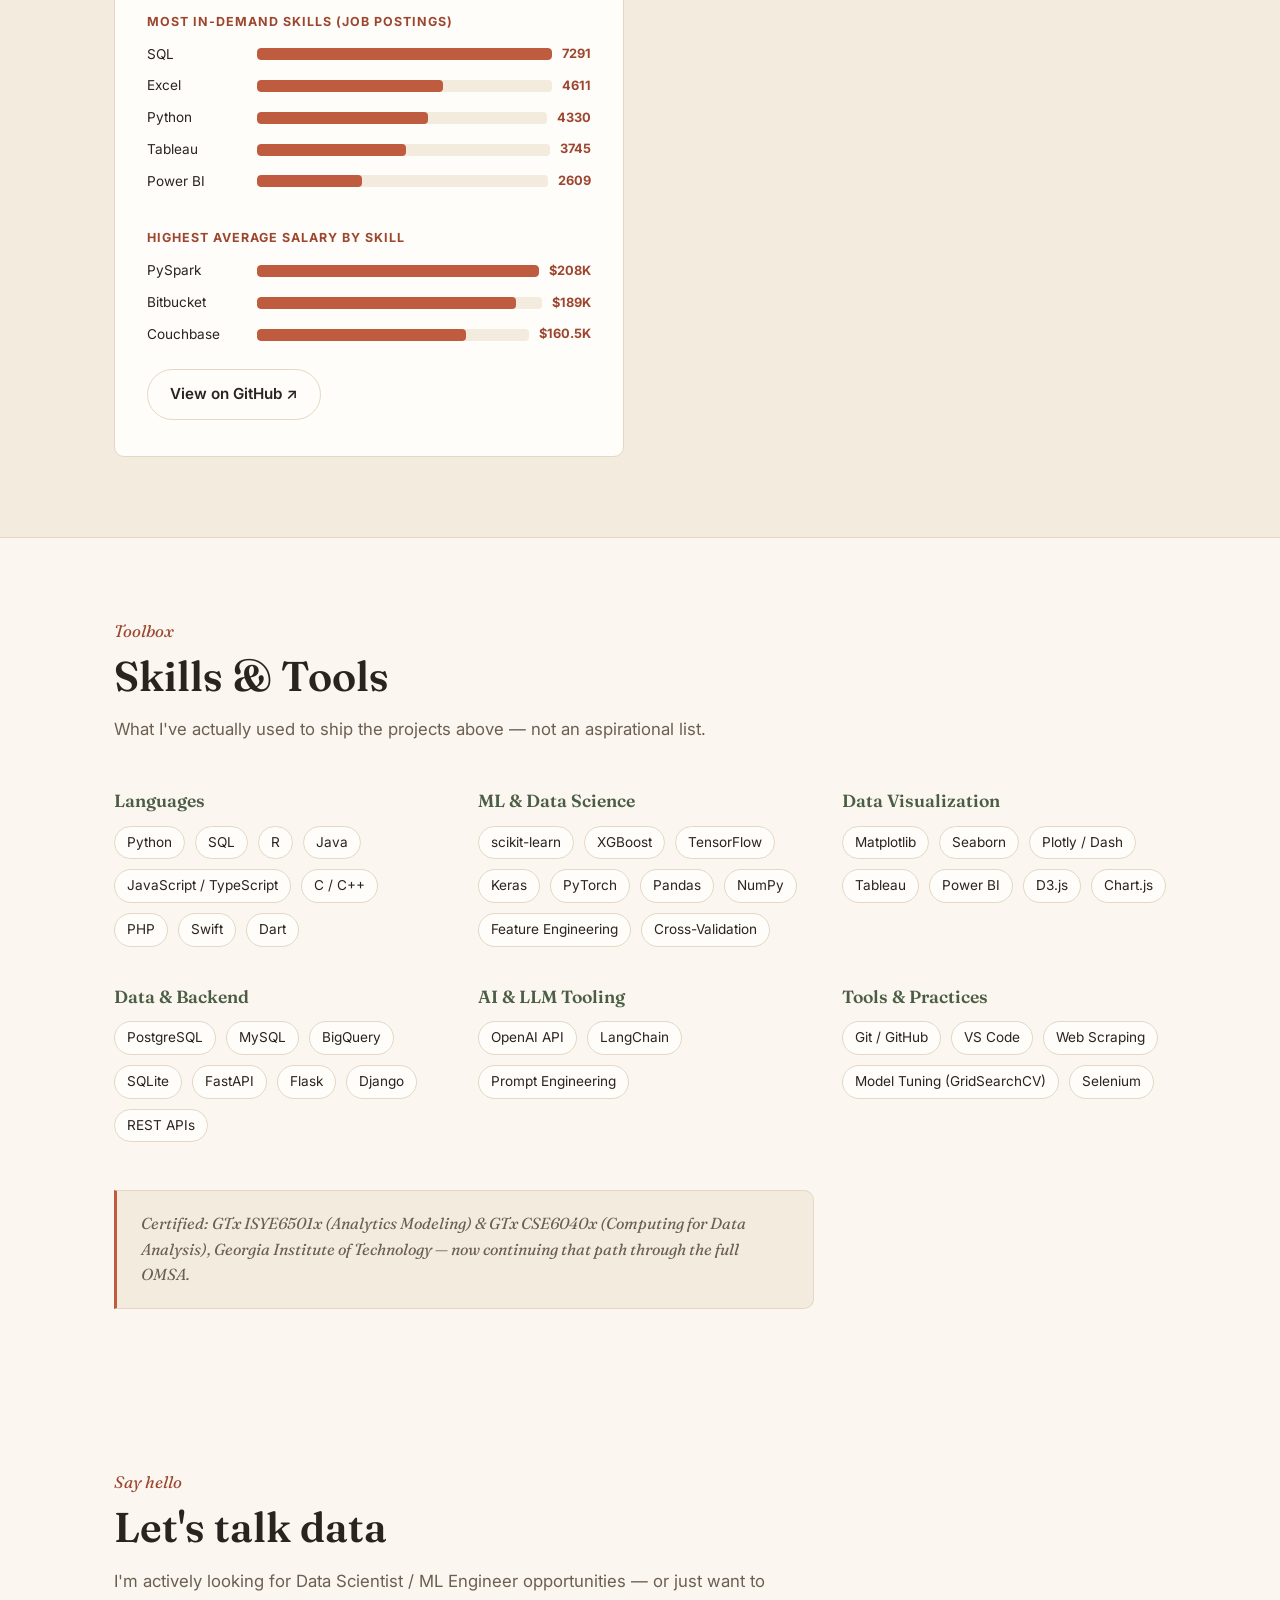
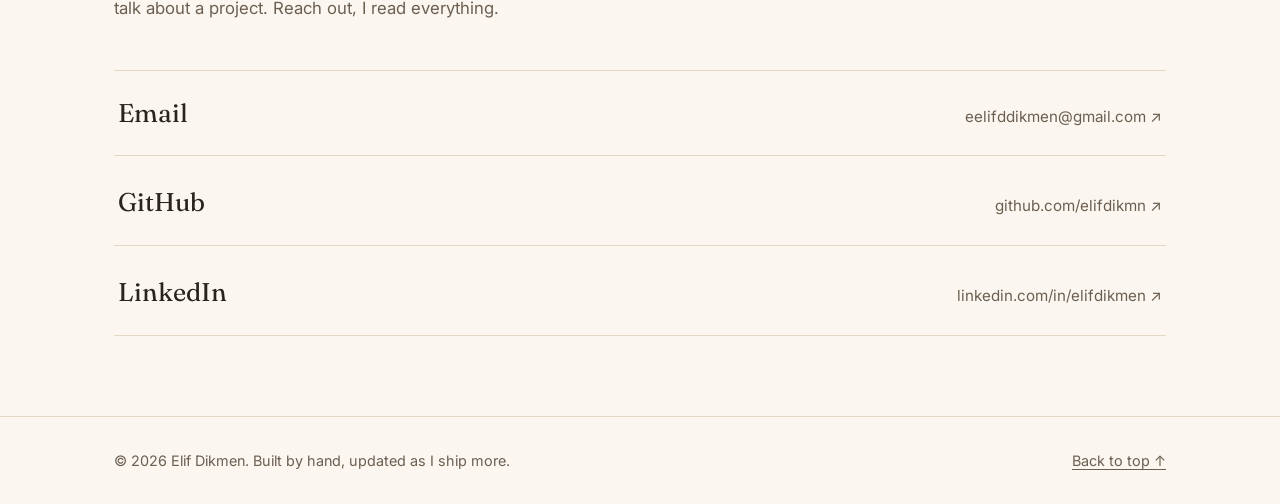
==== commit cee08662: "Merge content from earlier portfolio draft; add project visualizations Pull real bio/asset content f" ====
--- a/index.html
+++ b/index.html
@@ -38,24 +38,31 @@
   <main id="main">
     <!-- ============ Hero ============ -->
     <section id="hero" class="hero">
-      <div class="container hero__inner">
-        <p class="hero__kicker reveal">Hi, I'm</p>
-        <h1 class="hero__name reveal">Elif Dikmen</h1>
-        <p class="hero__role reveal">Data Scientist &amp; ML Engineer, in progress</p>
-        <p class="hero__bio reveal">
-          I'm a Computer Science graduate who keeps building projects that circle the same question:
-          what is this data actually trying to tell us? This August I started the Online Master of
-          Science in Analytics (OMSA) at Georgia Tech to go deeper into the statistics and ML behind
-          that question — and I'm looking for a Data Scientist / ML Engineer role where I can put it
-          to work building models, not just backtesting them.
-        </p>
-        <div class="hero__status reveal">
-          <span class="status-dot" aria-hidden="true"></span>
-          Currently: OMSA @ Georgia Tech · Open to Data Scientist / ML Engineer roles
-        </div>
-        <div class="hero__actions reveal">
-          <a href="#projects" class="btn btn--primary">See my projects</a>
-          <a href="#contact" class="btn btn--ghost">Get in touch</a>
+      <div class="container hero__layout">
+        <div class="hero__inner">
+          <p class="hero__kicker reveal">Hi, I'm</p>
+          <h1 class="hero__name reveal">Elif Dikmen</h1>
+          <p class="hero__role reveal">Data Scientist &amp; ML Engineer, in progress</p>
+          <p class="hero__bio reveal">
+            I'm a Computer Science graduate (Yeditepe University) currently a Research Intern at the
+            Università di Bologna, where I build LLM-powered tools and interactive dashboards for data
+            privacy research. This August I also started the Online Master of Science in Analytics
+            (OMSA) at Georgia Tech, to go deeper into the statistics and ML behind the questions I keep
+            chasing — and I'm looking for a Data Scientist / ML Engineer role where I can put it to work
+            building models, not just backtesting them.
+          </p>
+          <div class="hero__status reveal">
+            <span class="status-dot" aria-hidden="true"></span>
+            Currently: Research Intern @ Università di Bologna · OMSA @ Georgia Tech
+          </div>
+          <div class="hero__actions reveal">
+            <a href="#projects" class="btn btn--primary">See my projects</a>
+            <a href="#contact" class="btn btn--ghost">Get in touch</a>
+            <a href="assets/Elif_Dikmen_Resume.pdf" class="btn btn--ghost" target="_blank" rel="noopener noreferrer">Resume ↗</a>
+          </div>
+        </div>
+        <div class="hero__photo reveal">
+          <img src="assets/elif-photo.jpg" alt="Portrait of Elif Dikmen" width="900" height="1139" />
         </div>
       </div>
     </section>
@@ -89,9 +96,13 @@
             <ul class="tag-list">
               <li class="tag">Python</li>
               <li class="tag">SQL</li>
+              <li class="tag">R</li>
+              <li class="tag">Java</li>
               <li class="tag">JavaScript / TypeScript</li>
+              <li class="tag">C / C++</li>
+              <li class="tag">PHP</li>
               <li class="tag">Swift</li>
-              <li class="tag">C</li>
+              <li class="tag">Dart</li>
             </ul>
           </div>
 
@@ -99,8 +110,10 @@
             <h3>ML &amp; Data Science</h3>
             <ul class="tag-list">
               <li class="tag">scikit-learn</li>
+              <li class="tag">XGBoost</li>
               <li class="tag">TensorFlow</li>
-              <li class="tag">XGBoost</li>
+              <li class="tag">Keras</li>
+              <li class="tag">PyTorch</li>
               <li class="tag">Pandas</li>
               <li class="tag">NumPy</li>
               <li class="tag">Feature Engineering</li>
@@ -109,13 +122,38 @@
           </div>
 
           <div class="skill-group reveal">
+            <h3>Data Visualization</h3>
+            <ul class="tag-list">
+              <li class="tag">Matplotlib</li>
+              <li class="tag">Seaborn</li>
+              <li class="tag">Plotly / Dash</li>
+              <li class="tag">Tableau</li>
+              <li class="tag">Power BI</li>
+              <li class="tag">D3.js</li>
+              <li class="tag">Chart.js</li>
+            </ul>
+          </div>
+
+          <div class="skill-group reveal">
             <h3>Data &amp; Backend</h3>
             <ul class="tag-list">
               <li class="tag">PostgreSQL</li>
+              <li class="tag">MySQL</li>
+              <li class="tag">BigQuery</li>
               <li class="tag">SQLite</li>
               <li class="tag">FastAPI</li>
               <li class="tag">Flask</li>
+              <li class="tag">Django</li>
               <li class="tag">REST APIs</li>
+            </ul>
+          </div>
+
+          <div class="skill-group reveal">
+            <h3>AI &amp; LLM Tooling</h3>
+            <ul class="tag-list">
+              <li class="tag">OpenAI API</li>
+              <li class="tag">LangChain</li>
+              <li class="tag">Prompt Engineering</li>
             </ul>
           </div>
 
@@ -126,12 +164,14 @@
               <li class="tag">VS Code</li>
               <li class="tag">Web Scraping</li>
               <li class="tag">Model Tuning (GridSearchCV)</li>
+              <li class="tag">Selenium</li>
             </ul>
           </div>
         </div>
 
         <p class="skills-note reveal">
-          Currently deepening: statistical modeling and analytics at scale, through Georgia Tech's OMSA.
+          Certified: GTx ISYE6501x (Analytics Modeling) &amp; GTx CSE6040x (Computing for Data
+          Analysis), Georgia Institute of Technology — now continuing that path through the full OMSA.
         </p>
       </div>
     </section>
--- a/css/style.css
+++ b/css/style.css
@@ -12,6 +12,8 @@
   --color-accent-dark: #9c4630;
   --color-accent-soft: #ecd3c0;
   --color-secondary: #4b5d45;
+  --color-chart-2: #7a3b6b;
+  --color-chart-2-soft: #e9d9e5;
 
   --font-serif: "Fraunces", Georgia, "Times New Roman", serif;
   --font-sans: "Inter", -apple-system, BlinkMacSystemFont, "Segoe UI", sans-serif;
@@ -243,8 +245,30 @@
   padding: 110px 0 90px;
 }
 
+.hero__layout {
+  display: grid;
+  grid-template-columns: minmax(0, 1fr) minmax(220px, 300px);
+  gap: 48px;
+  align-items: center;
+}
+
 .hero__inner {
-  max-width: 720px;
+  max-width: 640px;
+}
+
+.hero__photo {
+  position: relative;
+  aspect-ratio: 4 / 5;
+  border-radius: var(--radius);
+  overflow: hidden;
+  border: 1px solid var(--color-border);
+  background: var(--color-card);
+}
+
+.hero__photo img {
+  width: 100%;
+  height: 100%;
+  object-fit: cover;
 }
 
 .hero__kicker {
@@ -606,6 +630,280 @@
 
 .footer__inner a:hover {
   color: var(--color-accent-dark);
+}
+
+/* ==========================================================================
+   How-it-works flow diagram
+   ========================================================================== */
+.flow-diagram {
+  display: flex;
+  flex-wrap: wrap;
+  align-items: stretch;
+  gap: 4px;
+  margin-bottom: 4px;
+}
+
+.flow-step {
+  flex: 1 1 150px;
+  background: var(--color-bg-alt);
+  border: 1px solid var(--color-border);
+  border-radius: 8px;
+  padding: 14px 16px;
+  position: relative;
+}
+
+.feature-card .flow-step {
+  background: var(--color-bg);
+}
+
+.flow-step__index {
+  font-family: var(--font-serif);
+  font-style: italic;
+  color: var(--color-accent-dark);
+  font-size: 0.85rem;
+  display: block;
+  margin-bottom: 4px;
+}
+
+.flow-step__label {
+  font-weight: 600;
+  font-size: 0.92rem;
+  margin-bottom: 4px;
+  display: block;
+}
+
+.flow-step__detail {
+  font-size: 0.82rem;
+  color: var(--color-text-muted);
+  line-height: 1.45;
+  display: block;
+}
+
+.flow-arrow {
+  display: flex;
+  align-items: center;
+  justify-content: center;
+  color: var(--color-accent);
+  font-size: 1.1rem;
+  flex: 0 0 auto;
+  padding: 0 2px;
+  align-self: center;
+}
+
+/* ==========================================================================
+   Charts
+   ========================================================================== */
+.chart {
+  margin-top: 4px;
+}
+
+.chart__title {
+  font-size: 0.78rem;
+  text-transform: uppercase;
+  letter-spacing: 0.08em;
+  font-weight: 700;
+  color: var(--color-accent-dark);
+  margin-bottom: 12px;
+}
+
+.chart-legend {
+  display: flex;
+  gap: 18px;
+  margin-bottom: 14px;
+  flex-wrap: wrap;
+}
+
+.chart-legend__item {
+  display: inline-flex;
+  align-items: center;
+  gap: 7px;
+  font-size: 0.85rem;
+  color: var(--color-text-muted);
+}
+
+.chart-legend__swatch {
+  width: 11px;
+  height: 11px;
+  border-radius: 3px;
+  flex-shrink: 0;
+}
+
+/* Grouped bar chart (e.g. precision/recall by class) */
+.grouped-bar {
+  display: flex;
+  flex-direction: column;
+  gap: 14px;
+}
+
+.grouped-bar__row {
+  display: grid;
+  grid-template-columns: 64px 1fr;
+  align-items: center;
+  gap: 12px;
+}
+
+.grouped-bar__label {
+  font-size: 0.85rem;
+  font-weight: 600;
+  color: var(--color-text);
+}
+
+.grouped-bar__bars {
+  display: flex;
+  flex-direction: column;
+  gap: 4px;
+}
+
+.grouped-bar__track {
+  position: relative;
+  height: 16px;
+  background: var(--color-bg-alt);
+  border-radius: 4px;
+  overflow: hidden;
+}
+
+.feature-card .grouped-bar__track {
+  background: var(--color-bg);
+}
+
+.grouped-bar__fill {
+  height: 100%;
+  border-radius: 4px;
+  display: flex;
+  align-items: center;
+  transition: width 0.6s ease;
+}
+
+.grouped-bar__value {
+  font-size: 0.72rem;
+  font-weight: 700;
+  color: #fff8f2;
+  padding-left: 8px;
+  white-space: nowrap;
+}
+
+/* Ranked single-series bar list (e.g. skill demand, top salaries) */
+.ranked-bar {
+  display: flex;
+  flex-direction: column;
+  gap: 10px;
+}
+
+.ranked-bar__row {
+  display: grid;
+  grid-template-columns: 100px 1fr auto;
+  align-items: center;
+  gap: 10px;
+}
+
+.ranked-bar__label {
+  font-size: 0.85rem;
+  color: var(--color-text);
+}
+
+.ranked-bar__track {
+  height: 12px;
+  background: var(--color-bg-alt);
+  border-radius: 4px;
+  overflow: hidden;
+}
+
+.feature-card .ranked-bar__track {
+  background: var(--color-bg);
+}
+
+.ranked-bar__fill {
+  height: 100%;
+  background: var(--color-accent);
+  border-radius: 4px;
+  transition: width 0.6s ease;
+}
+
+.ranked-bar__value {
+  font-size: 0.8rem;
+  font-weight: 700;
+  color: var(--color-accent-dark);
+  white-space: nowrap;
+}
+
+.chart-pair {
+  display: grid;
+  grid-template-columns: repeat(auto-fit, minmax(220px, 1fr));
+  gap: 32px;
+}
+
+/* Stat tile (single headline metric, e.g. adjusted R²) */
+.stat-tile {
+  display: flex;
+  flex-wrap: wrap;
+  align-items: baseline;
+  gap: 20px;
+  background: var(--color-bg-alt);
+  border: 1px solid var(--color-border);
+  border-radius: 8px;
+  padding: 20px 24px;
+}
+
+.feature-card .stat-tile {
+  background: var(--color-bg);
+}
+
+.stat-tile__value {
+  font-family: var(--font-serif);
+  font-weight: 700;
+  font-size: clamp(2.2rem, 5vw, 3rem);
+  color: var(--color-accent-dark);
+  line-height: 1;
+}
+
+.stat-tile__body {
+  flex: 1 1 200px;
+}
+
+.stat-tile__label {
+  font-weight: 600;
+  font-size: 0.95rem;
+  margin-bottom: 4px;
+}
+
+.stat-tile__detail {
+  font-size: 0.85rem;
+  color: var(--color-text-muted);
+  line-height: 1.5;
+}
+
+/* Icon row (e.g. dashboard/visualization types shipped) */
+.icon-row {
+  display: flex;
+  flex-wrap: wrap;
+  gap: 14px;
+}
+
+.icon-tile {
+  flex: 1 1 130px;
+  display: flex;
+  flex-direction: column;
+  align-items: center;
+  gap: 8px;
+  text-align: center;
+  background: var(--color-bg-alt);
+  border: 1px solid var(--color-border);
+  border-radius: 8px;
+  padding: 16px 12px;
+}
+
+.feature-card .icon-tile {
+  background: var(--color-bg);
+}
+
+.icon-tile svg {
+  width: 36px;
+  height: 36px;
+}
+
+.icon-tile__label {
+  font-size: 0.8rem;
+  color: var(--color-text-muted);
 }
 
 /* ==========================================================================
@@ -648,6 +946,17 @@
     padding: 80px 0 60px;
   }
 
+  .hero__layout {
+    grid-template-columns: 1fr;
+    gap: 28px;
+  }
+
+  .hero__photo {
+    max-width: 220px;
+    aspect-ratio: 1 / 1;
+    order: -1;
+  }
+
   section {
     padding: 60px 0;
   }
@@ -668,4 +977,21 @@
   .contact-link__value {
     text-align: left;
   }
-}
+
+  .grouped-bar__row {
+    grid-template-columns: 1fr;
+    gap: 4px;
+  }
+
+  .ranked-bar__row {
+    grid-template-columns: 84px 1fr auto;
+  }
+
+  .flow-arrow {
+    transform: rotate(90deg);
+  }
+
+  .flow-diagram {
+    flex-direction: column;
+  }
+}
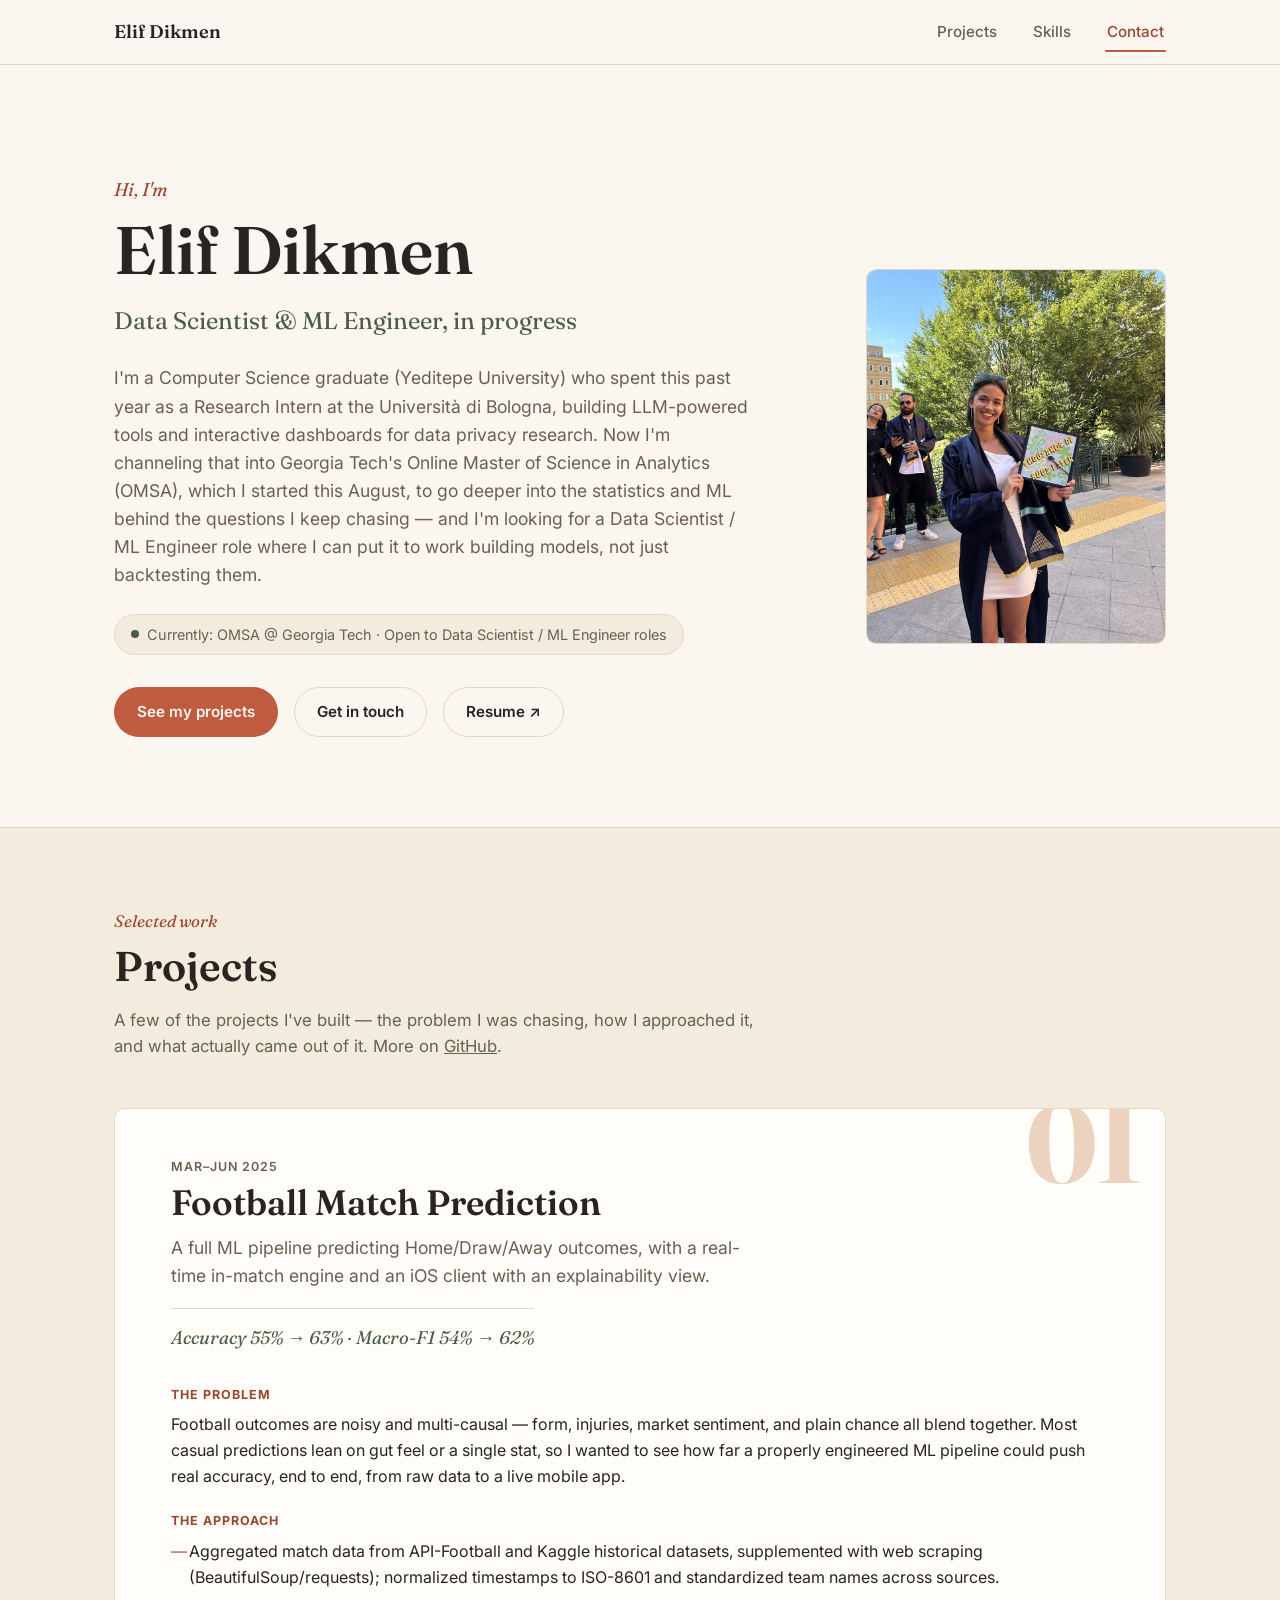
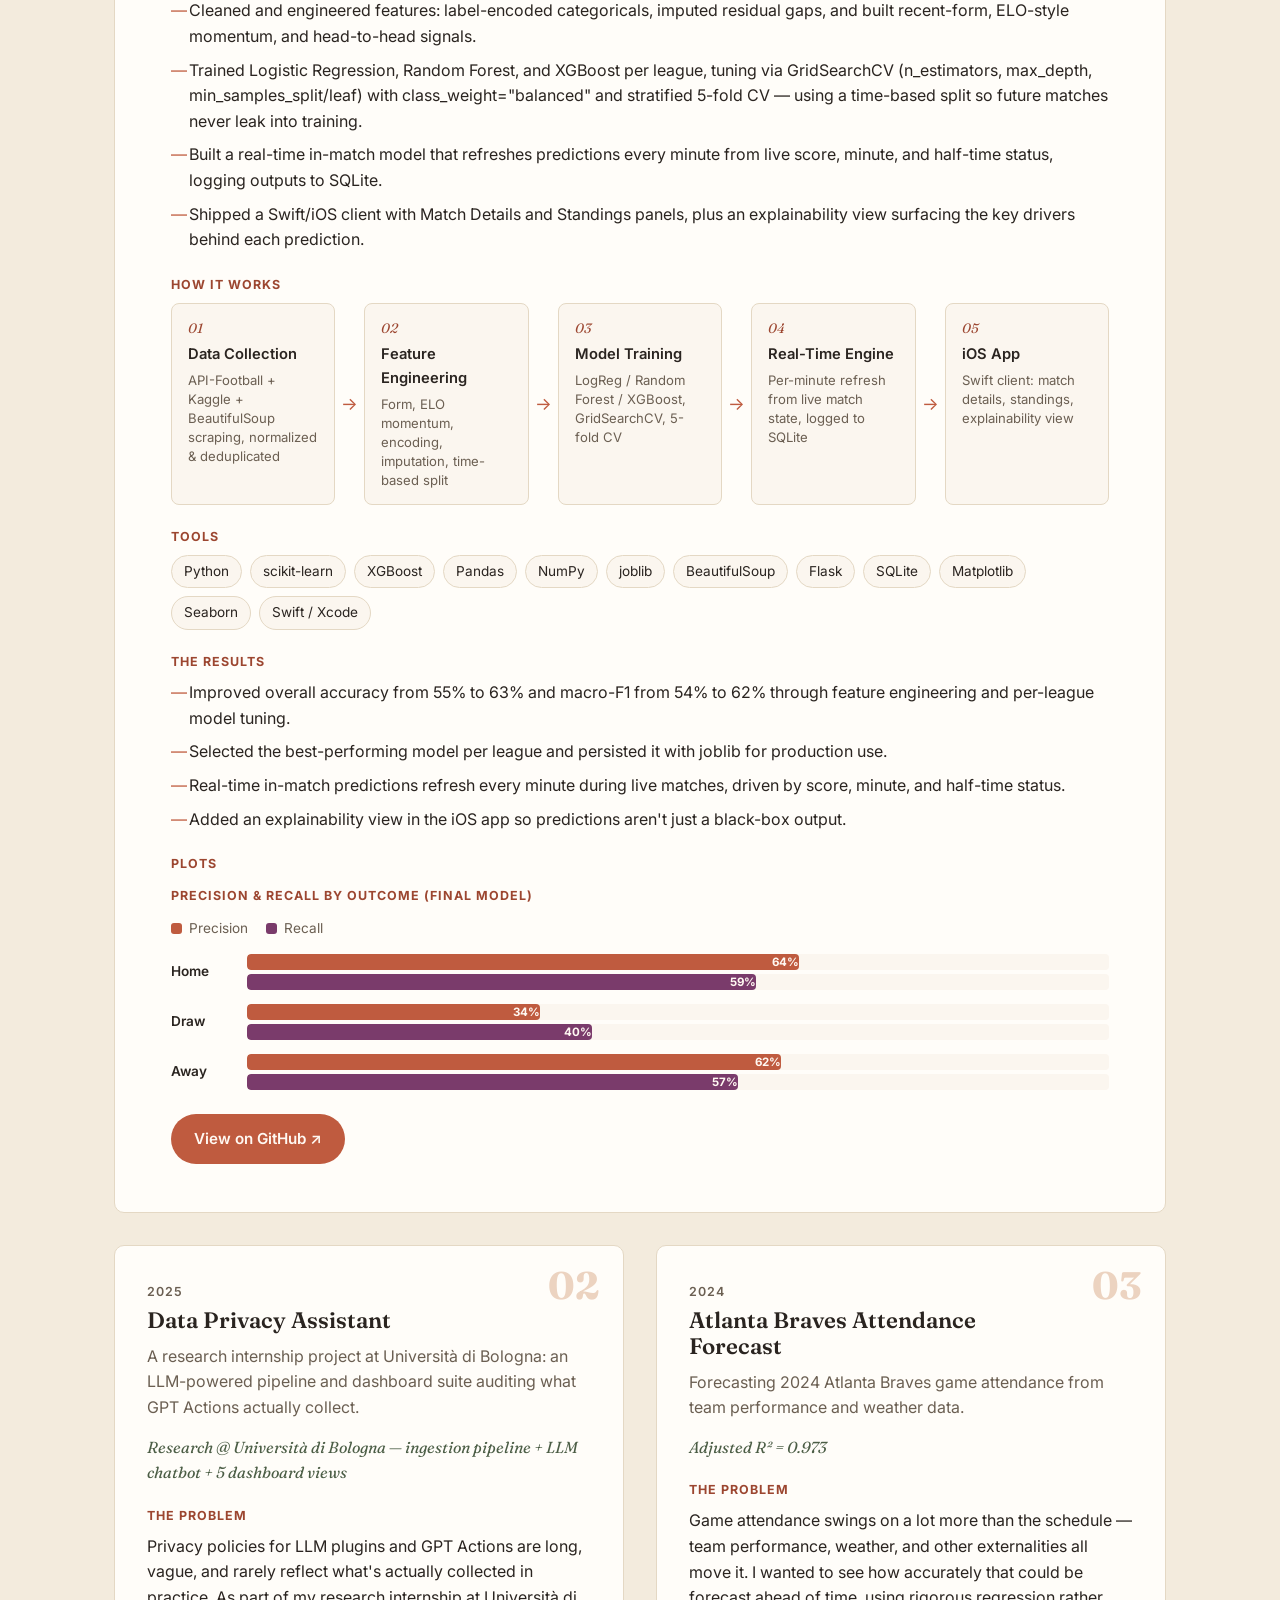
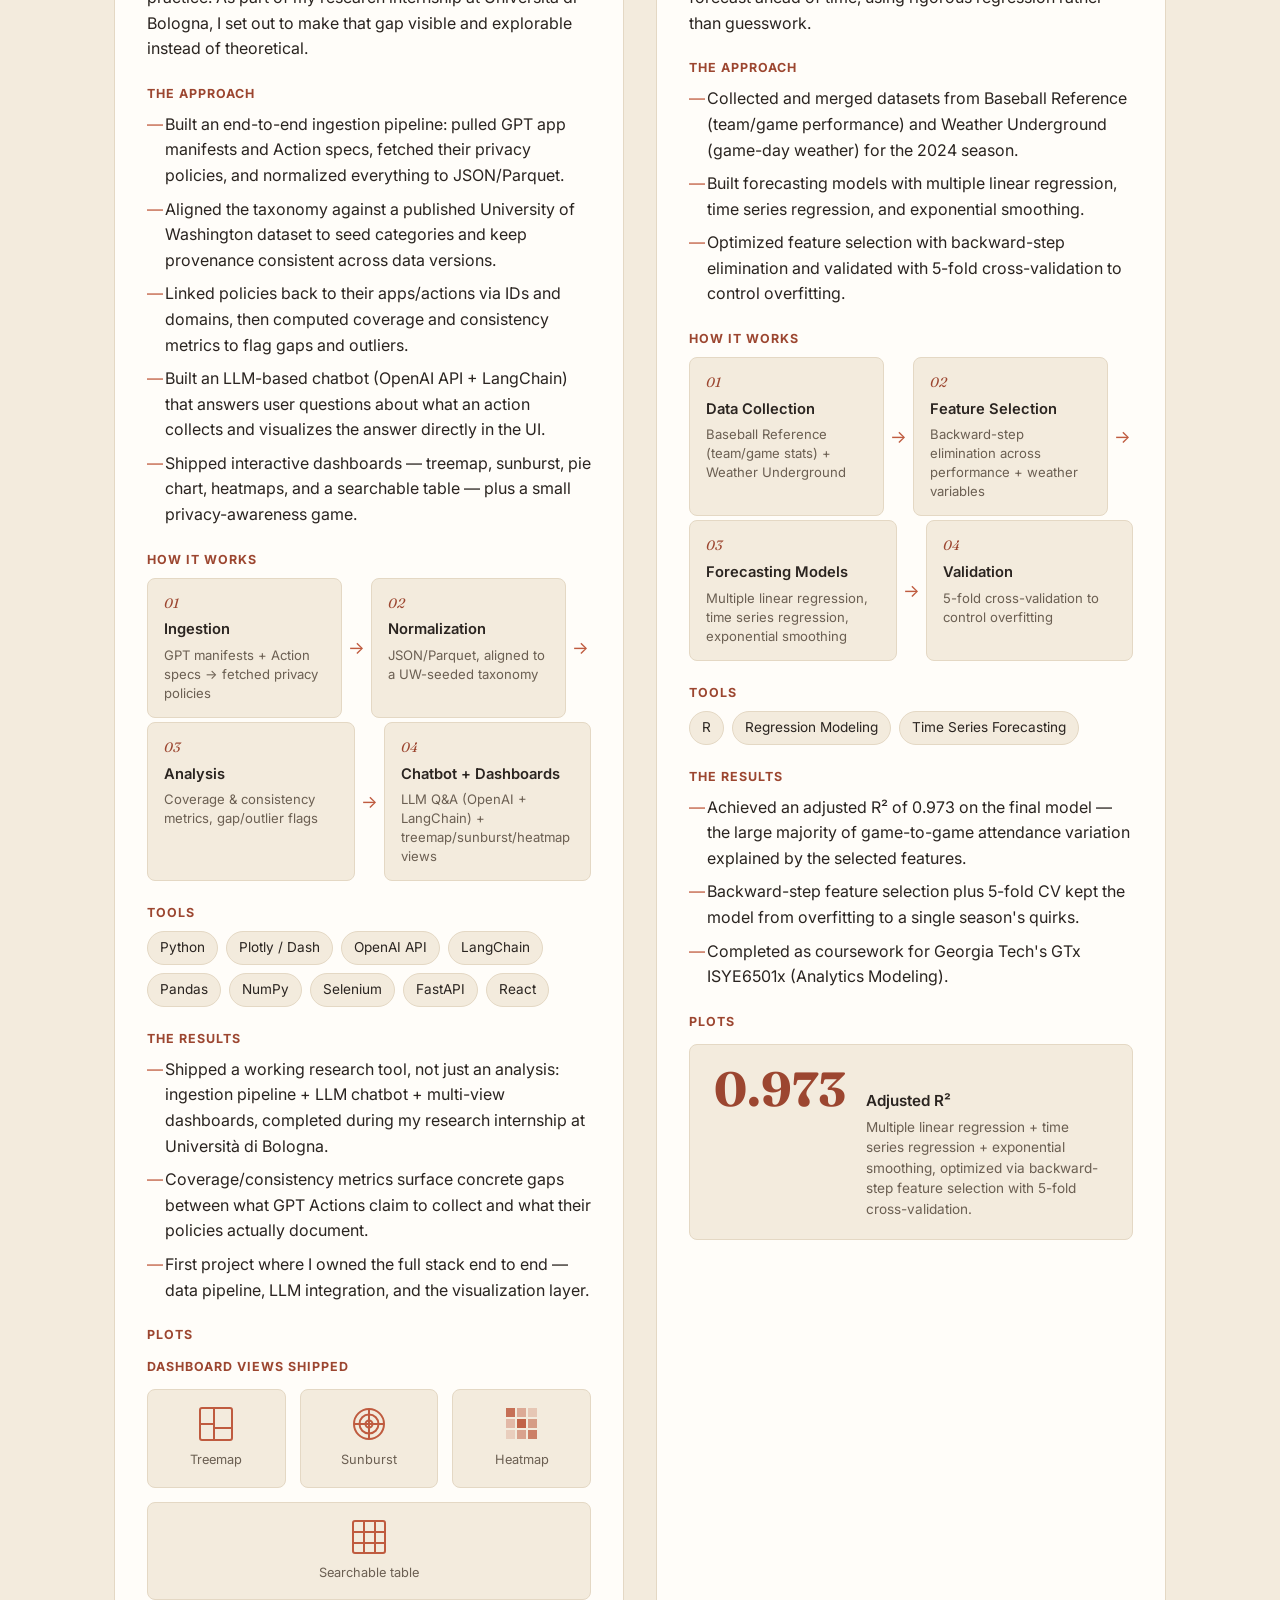
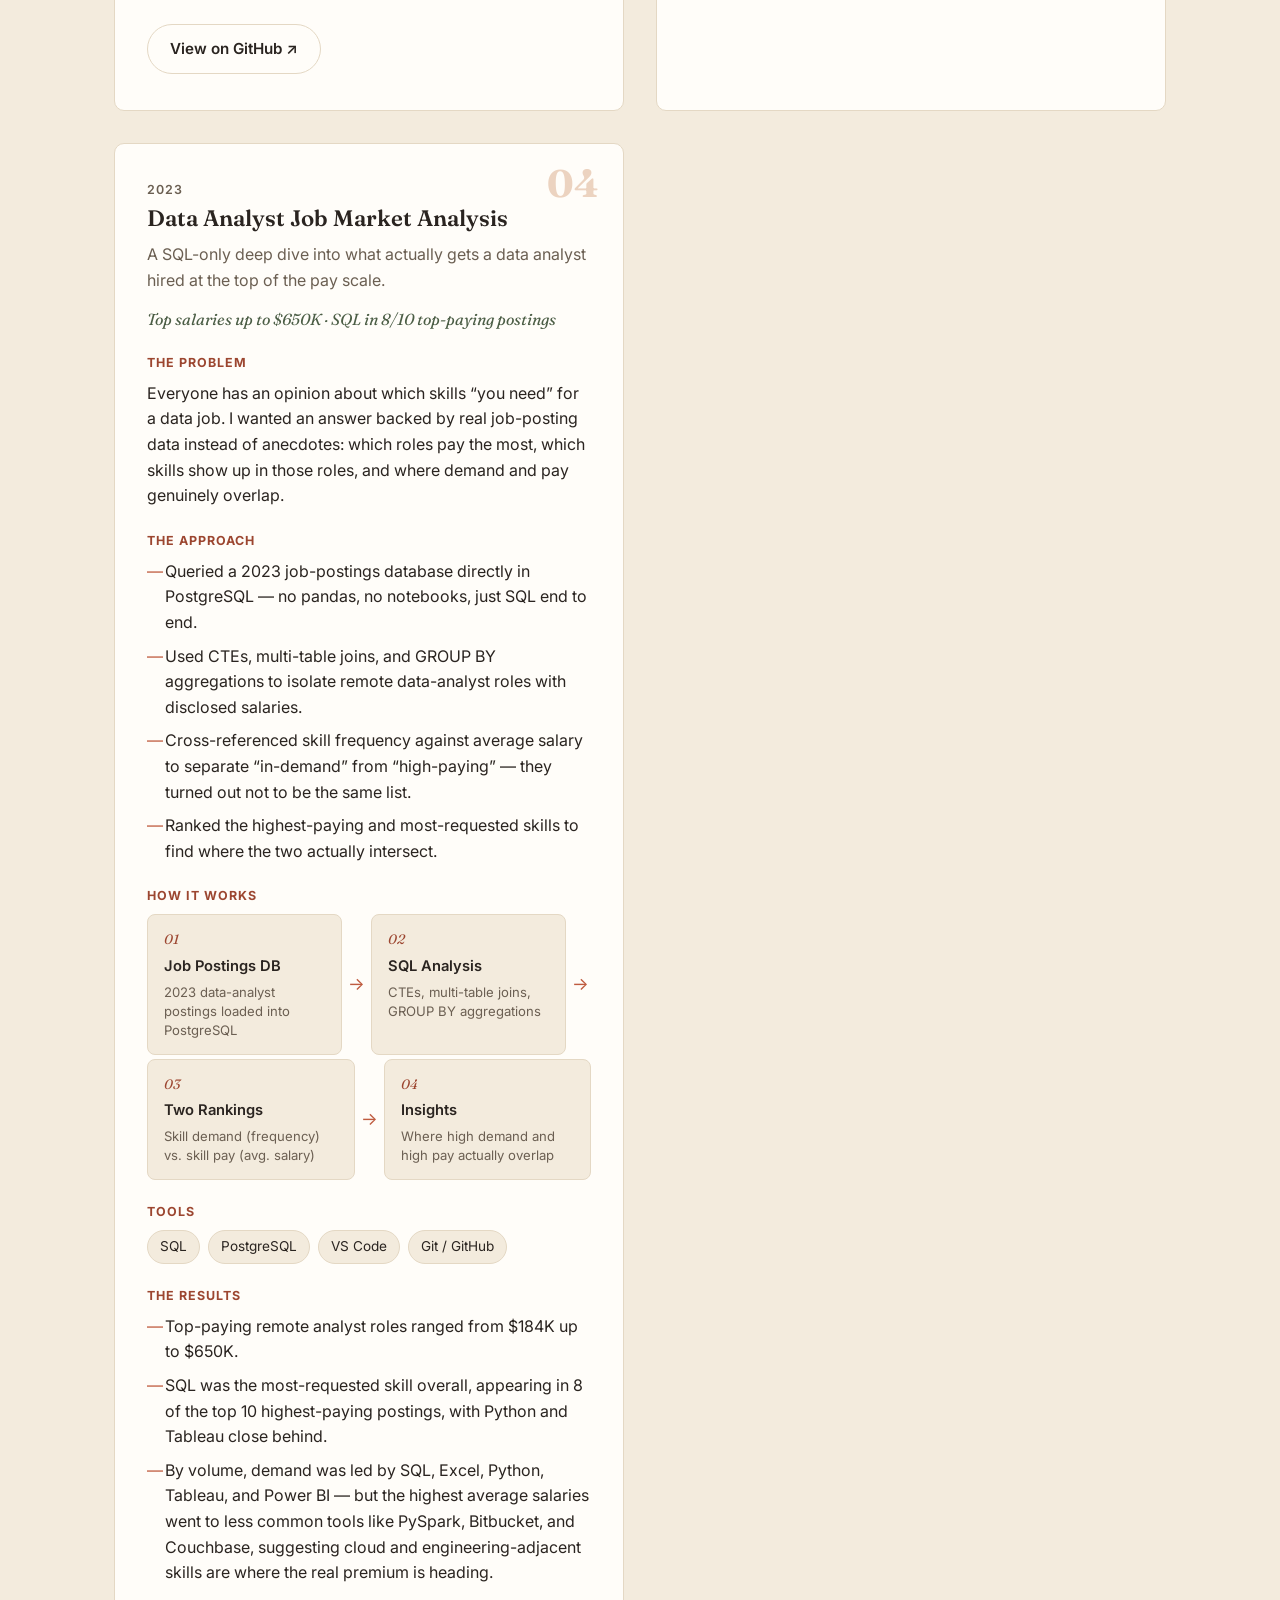
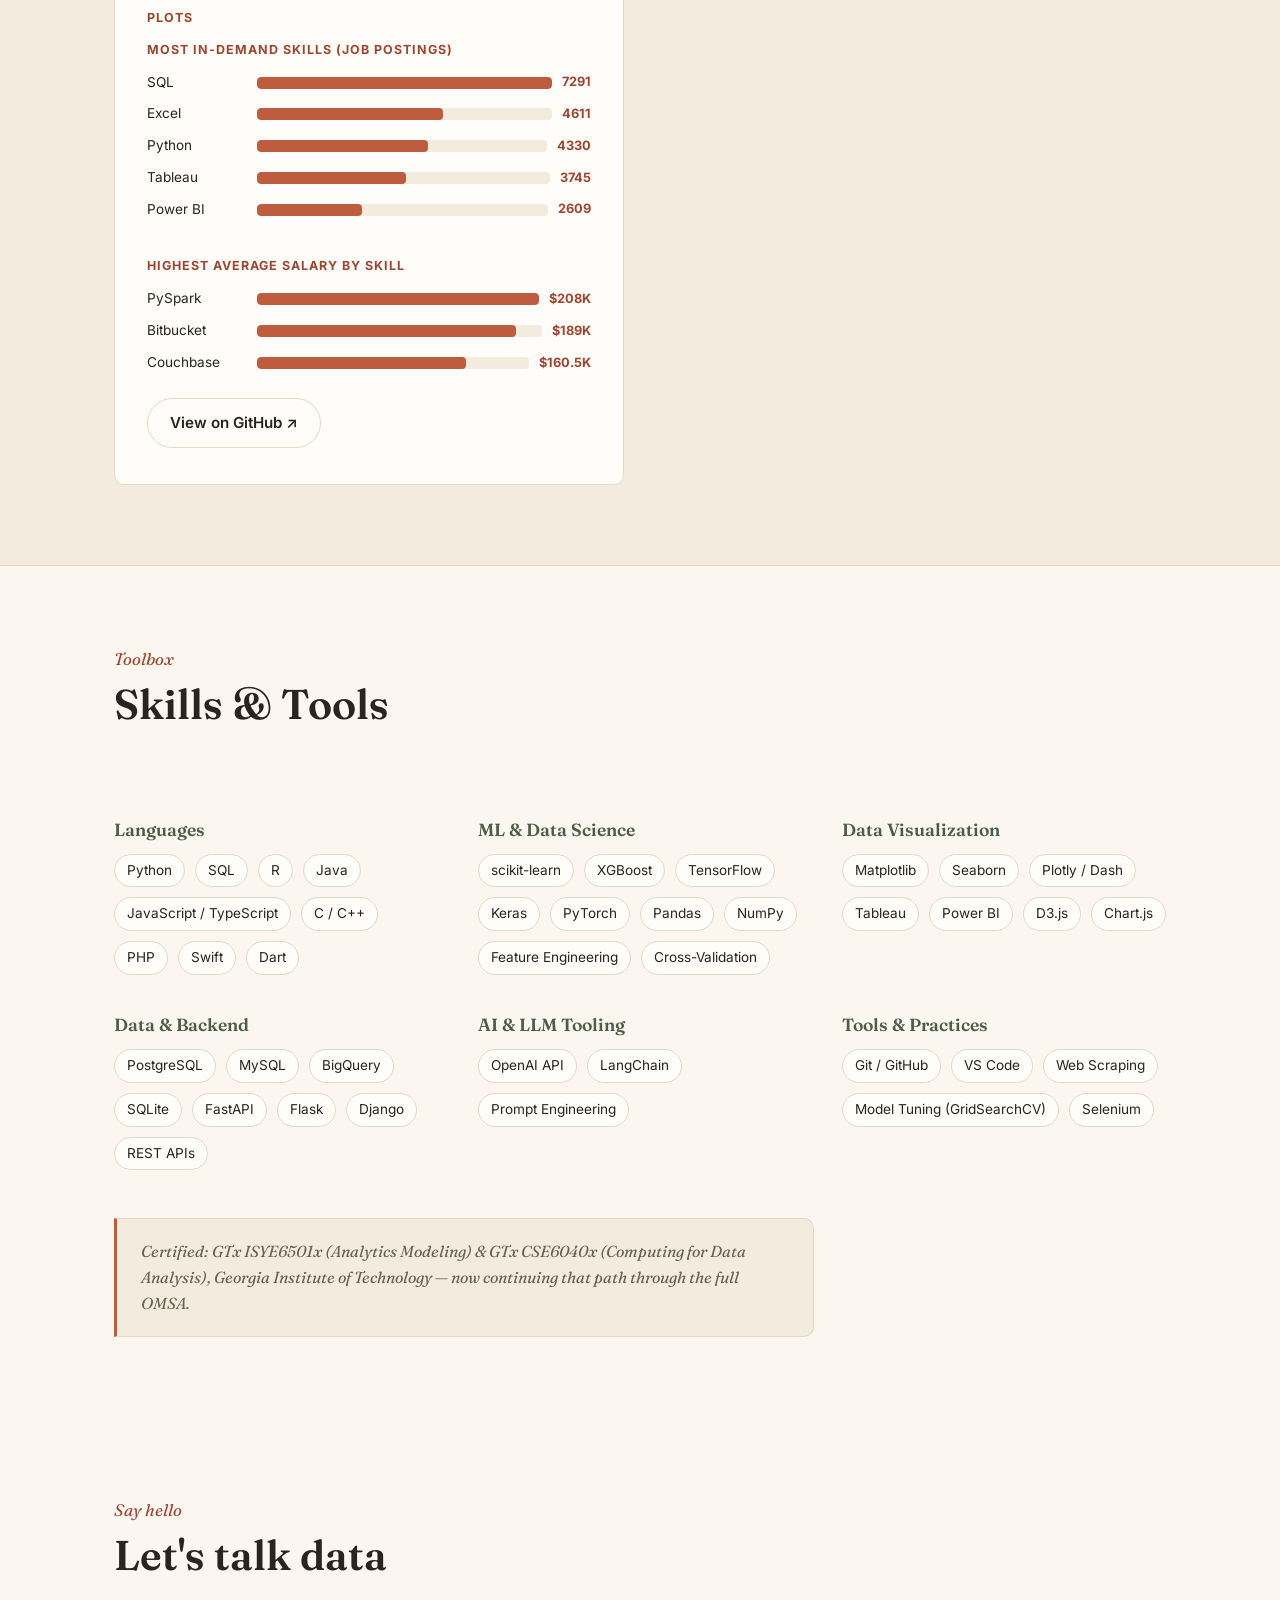
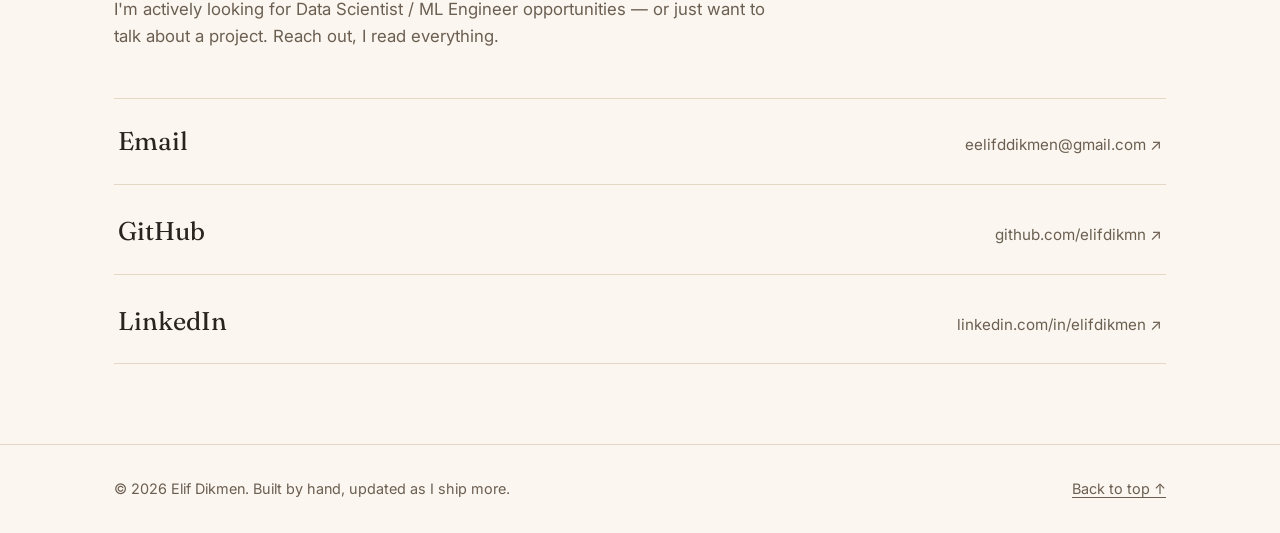
==== commit 884d03fd: "Correct Bologna internship to past tense (now full-time OMSA) Co-Authored-By: Claude Sonnet 5 <norep" ====
--- a/index.html
+++ b/index.html
@@ -44,16 +44,16 @@
           <h1 class="hero__name reveal">Elif Dikmen</h1>
           <p class="hero__role reveal">Data Scientist &amp; ML Engineer, in progress</p>
           <p class="hero__bio reveal">
-            I'm a Computer Science graduate (Yeditepe University) currently a Research Intern at the
-            Università di Bologna, where I build LLM-powered tools and interactive dashboards for data
-            privacy research. This August I also started the Online Master of Science in Analytics
-            (OMSA) at Georgia Tech, to go deeper into the statistics and ML behind the questions I keep
-            chasing — and I'm looking for a Data Scientist / ML Engineer role where I can put it to work
-            building models, not just backtesting them.
+            I'm a Computer Science graduate (Yeditepe University) who spent this past year as a Research
+            Intern at the Università di Bologna, building LLM-powered tools and interactive dashboards
+            for data privacy research. Now I'm channeling that into Georgia Tech's Online Master of
+            Science in Analytics (OMSA), which I started this August, to go deeper into the statistics
+            and ML behind the questions I keep chasing — and I'm looking for a Data Scientist / ML
+            Engineer role where I can put it to work building models, not just backtesting them.
           </p>
           <div class="hero__status reveal">
             <span class="status-dot" aria-hidden="true"></span>
-            Currently: Research Intern @ Università di Bologna · OMSA @ Georgia Tech
+            Currently: OMSA @ Georgia Tech · Open to Data Scientist / ML Engineer roles
           </div>
           <div class="hero__actions reveal">
             <a href="#projects" class="btn btn--primary">See my projects</a>
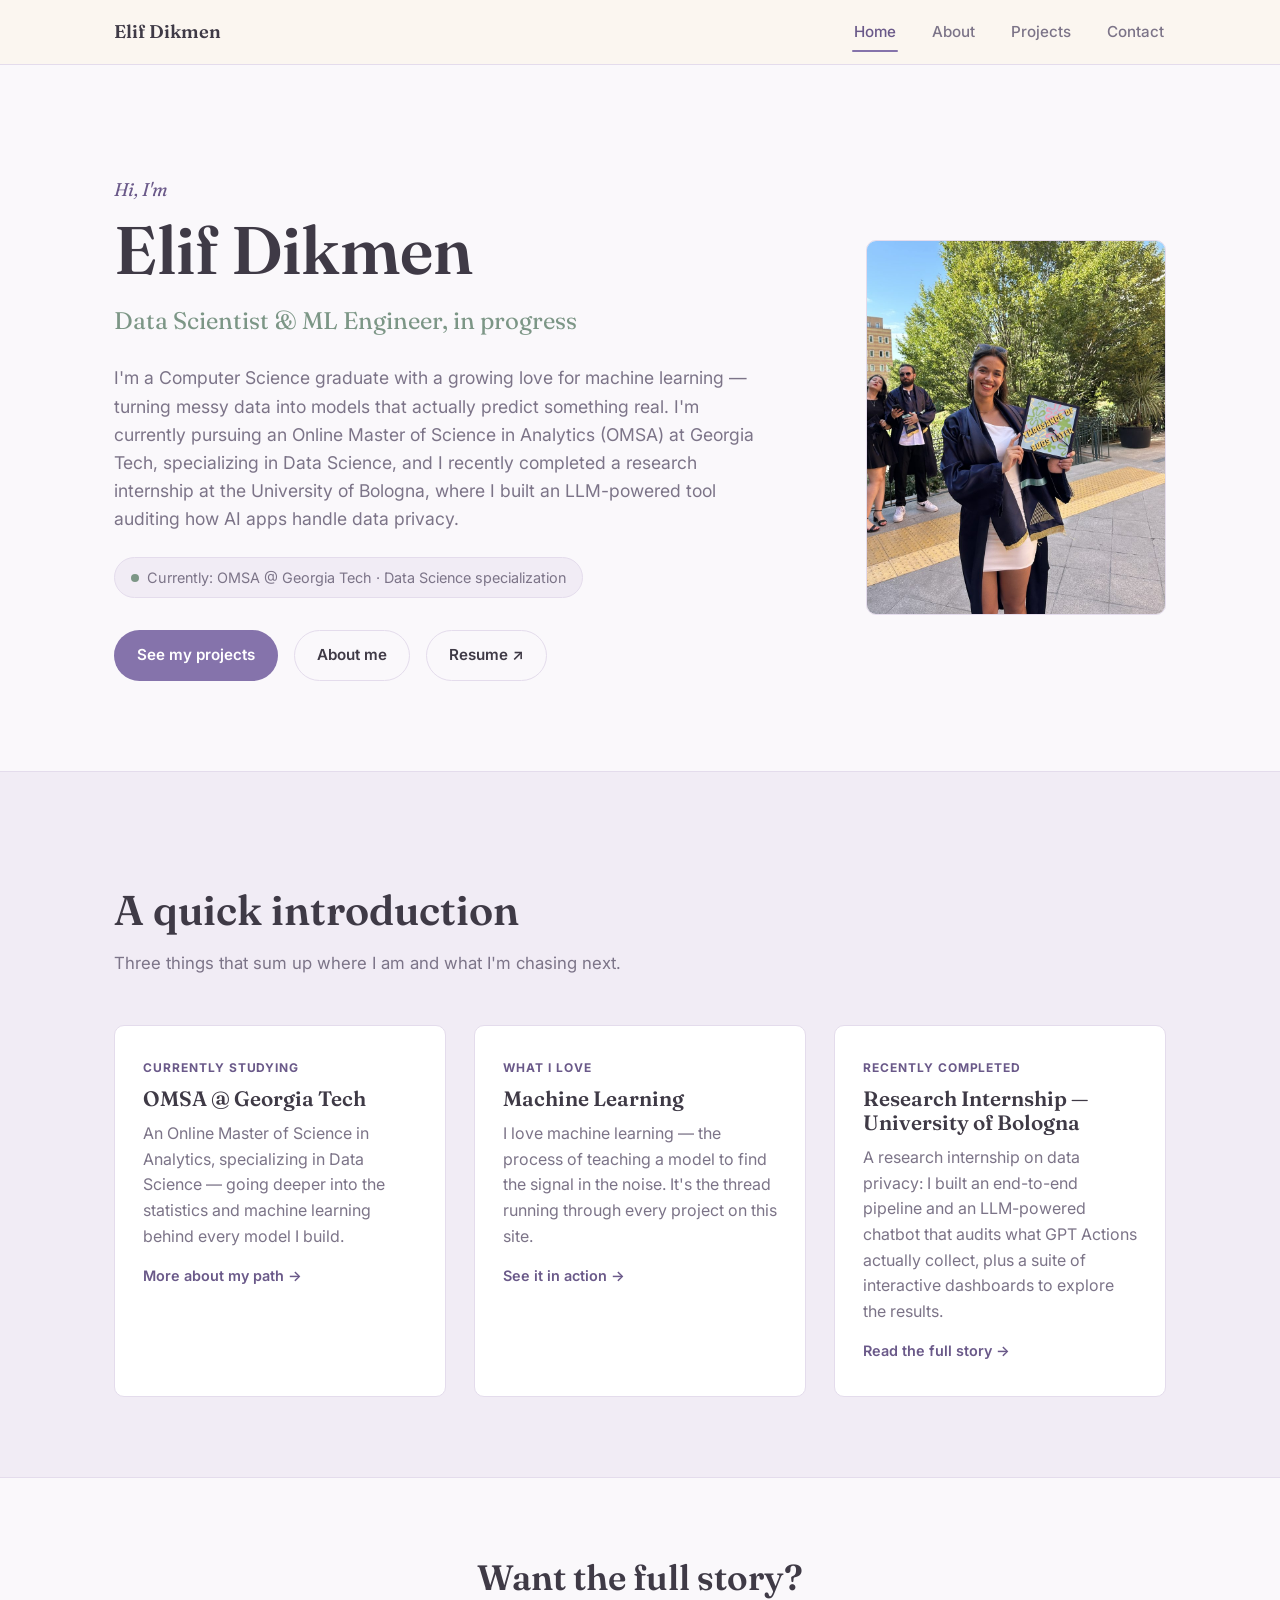
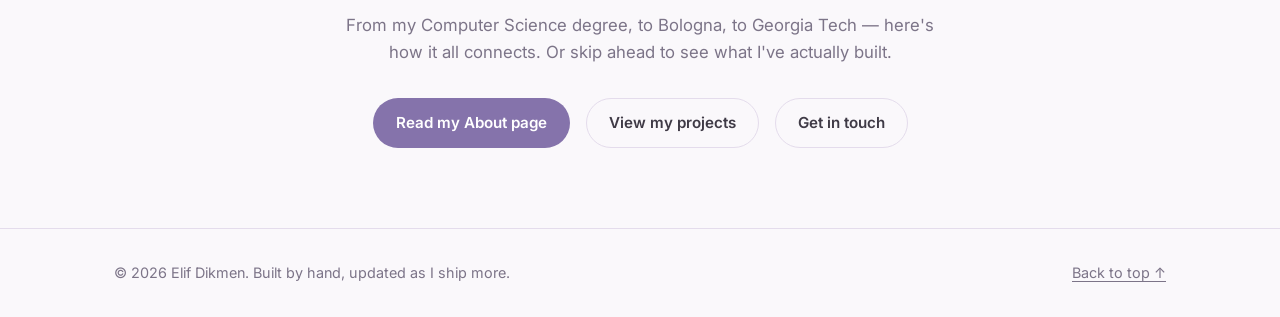
==== commit 09b48710: "Restructure into multi-page site with soft color palette Split the single scrolling page into four p" ====
--- a/index.html
+++ b/index.html
@@ -4,10 +4,10 @@
   <meta charset="UTF-8" />
   <meta name="viewport" content="width=device-width, initial-scale=1.0" />
   <title>Elif Dikmen — Data Scientist &amp; ML Engineer</title>
-  <meta name="description" content="Portfolio of Elif Dikmen — a data scientist and ML engineer building predictive models and full-stack data applications, currently pursuing Georgia Tech's OMSA." />
+  <meta name="description" content="Portfolio of Elif Dikmen — an aspiring data scientist and ML engineer pursuing Georgia Tech's Online Master of Science in Analytics, specializing in Data Science." />
 
   <meta property="og:title" content="Elif Dikmen — Data Scientist & ML Engineer" />
-  <meta property="og:description" content="Predictive models, data analysis, and full-stack data apps — plus what I'm learning next at Georgia Tech's OMSA." />
+  <meta property="og:description" content="Currently pursuing Georgia Tech's OMSA (Data Science) and building ML projects — plus what I learned researching data privacy at the University of Bologna." />
   <meta property="og:type" content="website" />
 
   <link rel="icon" type="image/svg+xml" href="favicon.svg" />
@@ -21,16 +21,17 @@
 <body>
   <a class="skip-link" href="#main">Skip to content</a>
 
-  <header class="site-header">
+  <header class="site-header" id="top">
     <div class="container site-header__inner">
-      <a href="#hero" class="site-logo">Elif Dikmen</a>
+      <a href="index.html" class="site-logo">Elif Dikmen</a>
       <button class="nav-toggle" aria-label="Toggle navigation" aria-expanded="false">
         <span></span><span></span><span></span>
       </button>
       <nav class="site-nav">
-        <a href="#projects">Projects</a>
-        <a href="#skills">Skills</a>
-        <a href="#contact">Contact</a>
+        <a href="index.html">Home</a>
+        <a href="about.html">About</a>
+        <a href="projects.html">Projects</a>
+        <a href="contact.html">Contact</a>
       </nav>
     </div>
   </header>
@@ -44,20 +45,19 @@
           <h1 class="hero__name reveal">Elif Dikmen</h1>
           <p class="hero__role reveal">Data Scientist &amp; ML Engineer, in progress</p>
           <p class="hero__bio reveal">
-            I'm a Computer Science graduate (Yeditepe University) who spent this past year as a Research
-            Intern at the Università di Bologna, building LLM-powered tools and interactive dashboards
-            for data privacy research. Now I'm channeling that into Georgia Tech's Online Master of
-            Science in Analytics (OMSA), which I started this August, to go deeper into the statistics
-            and ML behind the questions I keep chasing — and I'm looking for a Data Scientist / ML
-            Engineer role where I can put it to work building models, not just backtesting them.
+            I'm a Computer Science graduate with a growing love for machine learning — turning messy
+            data into models that actually predict something real. I'm currently pursuing an Online
+            Master of Science in Analytics (OMSA) at Georgia Tech, specializing in Data Science, and I
+            recently completed a research internship at the University of Bologna, where I built an
+            LLM-powered tool auditing how AI apps handle data privacy.
           </p>
           <div class="hero__status reveal">
             <span class="status-dot" aria-hidden="true"></span>
-            Currently: OMSA @ Georgia Tech · Open to Data Scientist / ML Engineer roles
+            Currently: OMSA @ Georgia Tech · Data Science specialization
           </div>
           <div class="hero__actions reveal">
-            <a href="#projects" class="btn btn--primary">See my projects</a>
-            <a href="#contact" class="btn btn--ghost">Get in touch</a>
+            <a href="projects.html" class="btn btn--primary">See my projects</a>
+            <a href="about.html" class="btn btn--ghost">About me</a>
             <a href="assets/Elif_Dikmen_Resume.pdf" class="btn btn--ghost" target="_blank" rel="noopener noreferrer">Resume ↗</a>
           </div>
         </div>
@@ -67,138 +67,60 @@
       </div>
     </section>
 
-    <!-- ============ Projects ============ -->
-    <section id="projects" class="projects">
+    <!-- ============ Highlights ============ -->
+    <section id="highlights" class="home-highlights">
       <div class="container">
-        <p class="section-kicker reveal">Selected work</p>
-        <h2 class="section-title reveal">Projects</h2>
-        <p class="section-intro reveal">
-          A few of the projects I've built — the problem I was chasing, how I approached it, and what
-          actually came out of it. More on
-          <a href="https://github.com/elifdikmn" target="_blank" rel="noopener noreferrer">GitHub</a>.
-        </p>
+        <p class="section-kicker reveal">Right now</p>
+        <h2 class="section-title reveal">A quick introduction</h2>
+        <p class="section-intro reveal">Three things that sum up where I am and what I'm chasing next.</p>
 
-        <div id="featured-project"><!-- populated by js/main.js from js/projects-data.js --></div>
-        <div id="project-grid" class="project-grid"></div>
+        <div class="highlight-grid">
+          <div class="highlight-card reveal">
+            <p class="highlight-card__label">Currently studying</p>
+            <h3 class="highlight-card__title">OMSA @ Georgia Tech</h3>
+            <p class="highlight-card__body">
+              An Online Master of Science in Analytics, specializing in Data Science — going deeper
+              into the statistics and machine learning behind every model I build.
+            </p>
+            <a href="about.html" class="highlight-card__link">More about my path →</a>
+          </div>
+
+          <div class="highlight-card reveal">
+            <p class="highlight-card__label">What I love</p>
+            <h3 class="highlight-card__title">Machine Learning</h3>
+            <p class="highlight-card__body">
+              I love machine learning — the process of teaching a model to find the signal in the
+              noise. It's the thread running through every project on this site.
+            </p>
+            <a href="projects.html" class="highlight-card__link">See it in action →</a>
+          </div>
+
+          <div class="highlight-card reveal">
+            <p class="highlight-card__label">Recently completed</p>
+            <h3 class="highlight-card__title">Research Internship — University of Bologna</h3>
+            <p class="highlight-card__body">
+              A research internship on data privacy: I built an end-to-end pipeline and an
+              LLM-powered chatbot that audits what GPT Actions actually collect, plus a suite of
+              interactive dashboards to explore the results.
+            </p>
+            <a href="about.html" class="highlight-card__link">Read the full story →</a>
+          </div>
+        </div>
       </div>
     </section>
 
-    <!-- ============ Skills ============ -->
-    <section id="skills" class="skills">
+    <!-- ============ Closing CTA ============ -->
+    <section id="cta" class="home-cta">
       <div class="container">
-        <p class="section-kicker reveal">Toolbox</p>
-        <h2 class="section-title reveal">Skills &amp; Tools</h2>
-        <p class="section-intro reveal">What I've actually used to ship the projects above — not an aspirational list.</p>
-
-        <div class="skills-grid">
-          <div class="skill-group reveal">
-            <h3>Languages</h3>
-            <ul class="tag-list">
-              <li class="tag">Python</li>
-              <li class="tag">SQL</li>
-              <li class="tag">R</li>
-              <li class="tag">Java</li>
-              <li class="tag">JavaScript / TypeScript</li>
-              <li class="tag">C / C++</li>
-              <li class="tag">PHP</li>
-              <li class="tag">Swift</li>
-              <li class="tag">Dart</li>
-            </ul>
-          </div>
-
-          <div class="skill-group reveal">
-            <h3>ML &amp; Data Science</h3>
-            <ul class="tag-list">
-              <li class="tag">scikit-learn</li>
-              <li class="tag">XGBoost</li>
-              <li class="tag">TensorFlow</li>
-              <li class="tag">Keras</li>
-              <li class="tag">PyTorch</li>
-              <li class="tag">Pandas</li>
-              <li class="tag">NumPy</li>
-              <li class="tag">Feature Engineering</li>
-              <li class="tag">Cross-Validation</li>
-            </ul>
-          </div>
-
-          <div class="skill-group reveal">
-            <h3>Data Visualization</h3>
-            <ul class="tag-list">
-              <li class="tag">Matplotlib</li>
-              <li class="tag">Seaborn</li>
-              <li class="tag">Plotly / Dash</li>
-              <li class="tag">Tableau</li>
-              <li class="tag">Power BI</li>
-              <li class="tag">D3.js</li>
-              <li class="tag">Chart.js</li>
-            </ul>
-          </div>
-
-          <div class="skill-group reveal">
-            <h3>Data &amp; Backend</h3>
-            <ul class="tag-list">
-              <li class="tag">PostgreSQL</li>
-              <li class="tag">MySQL</li>
-              <li class="tag">BigQuery</li>
-              <li class="tag">SQLite</li>
-              <li class="tag">FastAPI</li>
-              <li class="tag">Flask</li>
-              <li class="tag">Django</li>
-              <li class="tag">REST APIs</li>
-            </ul>
-          </div>
-
-          <div class="skill-group reveal">
-            <h3>AI &amp; LLM Tooling</h3>
-            <ul class="tag-list">
-              <li class="tag">OpenAI API</li>
-              <li class="tag">LangChain</li>
-              <li class="tag">Prompt Engineering</li>
-            </ul>
-          </div>
-
-          <div class="skill-group reveal">
-            <h3>Tools &amp; Practices</h3>
-            <ul class="tag-list">
-              <li class="tag">Git / GitHub</li>
-              <li class="tag">VS Code</li>
-              <li class="tag">Web Scraping</li>
-              <li class="tag">Model Tuning (GridSearchCV)</li>
-              <li class="tag">Selenium</li>
-            </ul>
-          </div>
-        </div>
-
-        <p class="skills-note reveal">
-          Certified: GTx ISYE6501x (Analytics Modeling) &amp; GTx CSE6040x (Computing for Data
-          Analysis), Georgia Institute of Technology — now continuing that path through the full OMSA.
+        <h2 class="home-cta__title reveal">Want the full story?</h2>
+        <p class="home-cta__intro reveal">
+          From my Computer Science degree, to Bologna, to Georgia Tech — here's how it all connects.
+          Or skip ahead to see what I've actually built.
         </p>
-      </div>
-    </section>
-
-    <!-- ============ Contact ============ -->
-    <section id="contact" class="contact">
-      <div class="container">
-        <p class="section-kicker reveal">Say hello</p>
-        <h2 class="section-title reveal">Let's talk data</h2>
-        <p class="section-intro reveal">
-          I'm actively looking for Data Scientist / ML Engineer opportunities — or just want to talk
-          about a project. Reach out, I read everything.
-        </p>
-
-        <div class="contact-links reveal">
-          <a class="contact-link" href="mailto:eelifddikmen@gmail.com">
-            <span class="contact-link__label">Email</span>
-            <span class="contact-link__value">eelifddikmen@gmail.com ↗</span>
-          </a>
-          <a class="contact-link" href="https://github.com/elifdikmn" target="_blank" rel="noopener noreferrer">
-            <span class="contact-link__label">GitHub</span>
-            <span class="contact-link__value">github.com/elifdikmn ↗</span>
-          </a>
-          <a class="contact-link" href="https://www.linkedin.com/in/elifdikmen" target="_blank" rel="noopener noreferrer">
-            <span class="contact-link__label">LinkedIn</span>
-            <span class="contact-link__value">linkedin.com/in/elifdikmen ↗</span>
-          </a>
+        <div class="home-cta__actions reveal">
+          <a href="about.html" class="btn btn--primary">Read my About page</a>
+          <a href="projects.html" class="btn btn--ghost">View my projects</a>
+          <a href="contact.html" class="btn btn--ghost">Get in touch</a>
         </div>
       </div>
     </section>
@@ -207,11 +129,10 @@
   <footer class="site-footer">
     <div class="container footer__inner">
       <p>© <span id="year"></span> Elif Dikmen. Built by hand, updated as I ship more.</p>
-      <p><a href="#hero">Back to top ↑</a></p>
+      <p><a href="#top">Back to top ↑</a></p>
     </div>
   </footer>
 
-  <script src="js/projects-data.js"></script>
   <script src="js/main.js"></script>
 </body>
 </html>
--- a/css/style.css
+++ b/css/style.css
@@ -2,18 +2,18 @@
    Variables & reset
    ========================================================================== */
 :root {
-  --color-bg: #fbf6ef;
-  --color-bg-alt: #f3ebdd;
-  --color-card: #fffdf9;
-  --color-text: #2a2420;
-  --color-text-muted: #6b5f52;
-  --color-border: #e4d8c4;
-  --color-accent: #bf5b3f;
-  --color-accent-dark: #9c4630;
-  --color-accent-soft: #ecd3c0;
-  --color-secondary: #4b5d45;
-  --color-chart-2: #7a3b6b;
-  --color-chart-2-soft: #e9d9e5;
+  --color-bg: #faf8fb;
+  --color-bg-alt: #f1ecf5;
+  --color-card: #ffffff;
+  --color-text: #3f3a46;
+  --color-text-muted: #7c7488;
+  --color-border: #e4dcec;
+  --color-accent: #8573ab;
+  --color-accent-dark: #6a5989;
+  --color-accent-soft: #ece4f4;
+  --color-secondary: #7c9686;
+  --color-chart-2: #cc9aa0;
+  --color-chart-2-soft: #f5e8ea;
 
   --font-serif: "Fraunces", Georgia, "Times New Roman", serif;
   --font-sans: "Inter", -apple-system, BlinkMacSystemFont, "Segoe UI", sans-serif;
@@ -144,7 +144,7 @@
 
 .btn--primary {
   background: var(--color-accent);
-  color: #fff8f2;
+  color: #ffffff;
 }
 
 .btn--primary:hover {
@@ -326,6 +326,92 @@
 }
 
 /* ==========================================================================
+   Page header (About / Projects / Contact)
+   ========================================================================== */
+.page-header {
+  padding: 132px 0 32px;
+}
+
+/* ==========================================================================
+   Home — highlights
+   ========================================================================== */
+.home-highlights {
+  background: var(--color-bg-alt);
+  border-top: 1px solid var(--color-border);
+  border-bottom: 1px solid var(--color-border);
+}
+
+.highlight-grid {
+  display: grid;
+  grid-template-columns: repeat(auto-fit, minmax(260px, 1fr));
+  gap: 28px;
+}
+
+.highlight-card {
+  background: var(--color-card);
+  border: 1px solid var(--color-border);
+  border-radius: var(--radius);
+  padding: 32px 28px;
+}
+
+.highlight-card__label {
+  text-transform: uppercase;
+  letter-spacing: 0.08em;
+  font-size: 0.75rem;
+  font-weight: 700;
+  color: var(--color-accent-dark);
+  margin-bottom: 10px;
+}
+
+.highlight-card__title {
+  font-size: 1.3rem;
+  margin-bottom: 10px;
+}
+
+.highlight-card__body {
+  color: var(--color-text-muted);
+  margin-bottom: 14px;
+}
+
+.highlight-card__link {
+  display: inline-block;
+  font-weight: 600;
+  font-size: 0.9rem;
+  color: var(--color-accent-dark);
+  text-decoration: none;
+}
+
+.highlight-card__link:hover {
+  text-decoration: underline;
+}
+
+/* ==========================================================================
+   Home — closing CTA
+   ========================================================================== */
+.home-cta {
+  text-align: center;
+}
+
+.home-cta__title {
+  font-size: clamp(1.6rem, 3.4vw, 2.2rem);
+  margin-bottom: 14px;
+}
+
+.home-cta__intro {
+  color: var(--color-text-muted);
+  font-size: 1.05rem;
+  max-width: 56ch;
+  margin: 0 auto 32px;
+}
+
+.home-cta__actions {
+  display: flex;
+  gap: 16px;
+  flex-wrap: wrap;
+  justify-content: center;
+}
+
+/* ==========================================================================
    Section shared styles
    ========================================================================== */
 section {
@@ -352,7 +438,19 @@
   margin-bottom: 48px;
 }
 
-.projects {
+.about-text {
+  color: var(--color-text);
+  font-size: 1.05rem;
+  max-width: 68ch;
+  margin-bottom: 18px;
+}
+
+.about-text:last-of-type {
+  margin-bottom: 0;
+}
+
+.projects,
+.section--alt {
   background: var(--color-bg-alt);
   border-top: 1px solid var(--color-border);
   border-bottom: 1px solid var(--color-border);
@@ -777,7 +875,7 @@
 .grouped-bar__value {
   font-size: 0.72rem;
   font-weight: 700;
-  color: #fff8f2;
+  color: #ffffff;
   padding-left: 8px;
   white-space: nowrap;
 }
@@ -946,6 +1044,10 @@
     padding: 80px 0 60px;
   }
 
+  .page-header {
+    padding: 100px 0 24px;
+  }
+
   .hero__layout {
     grid-template-columns: 1fr;
     gap: 28px;
